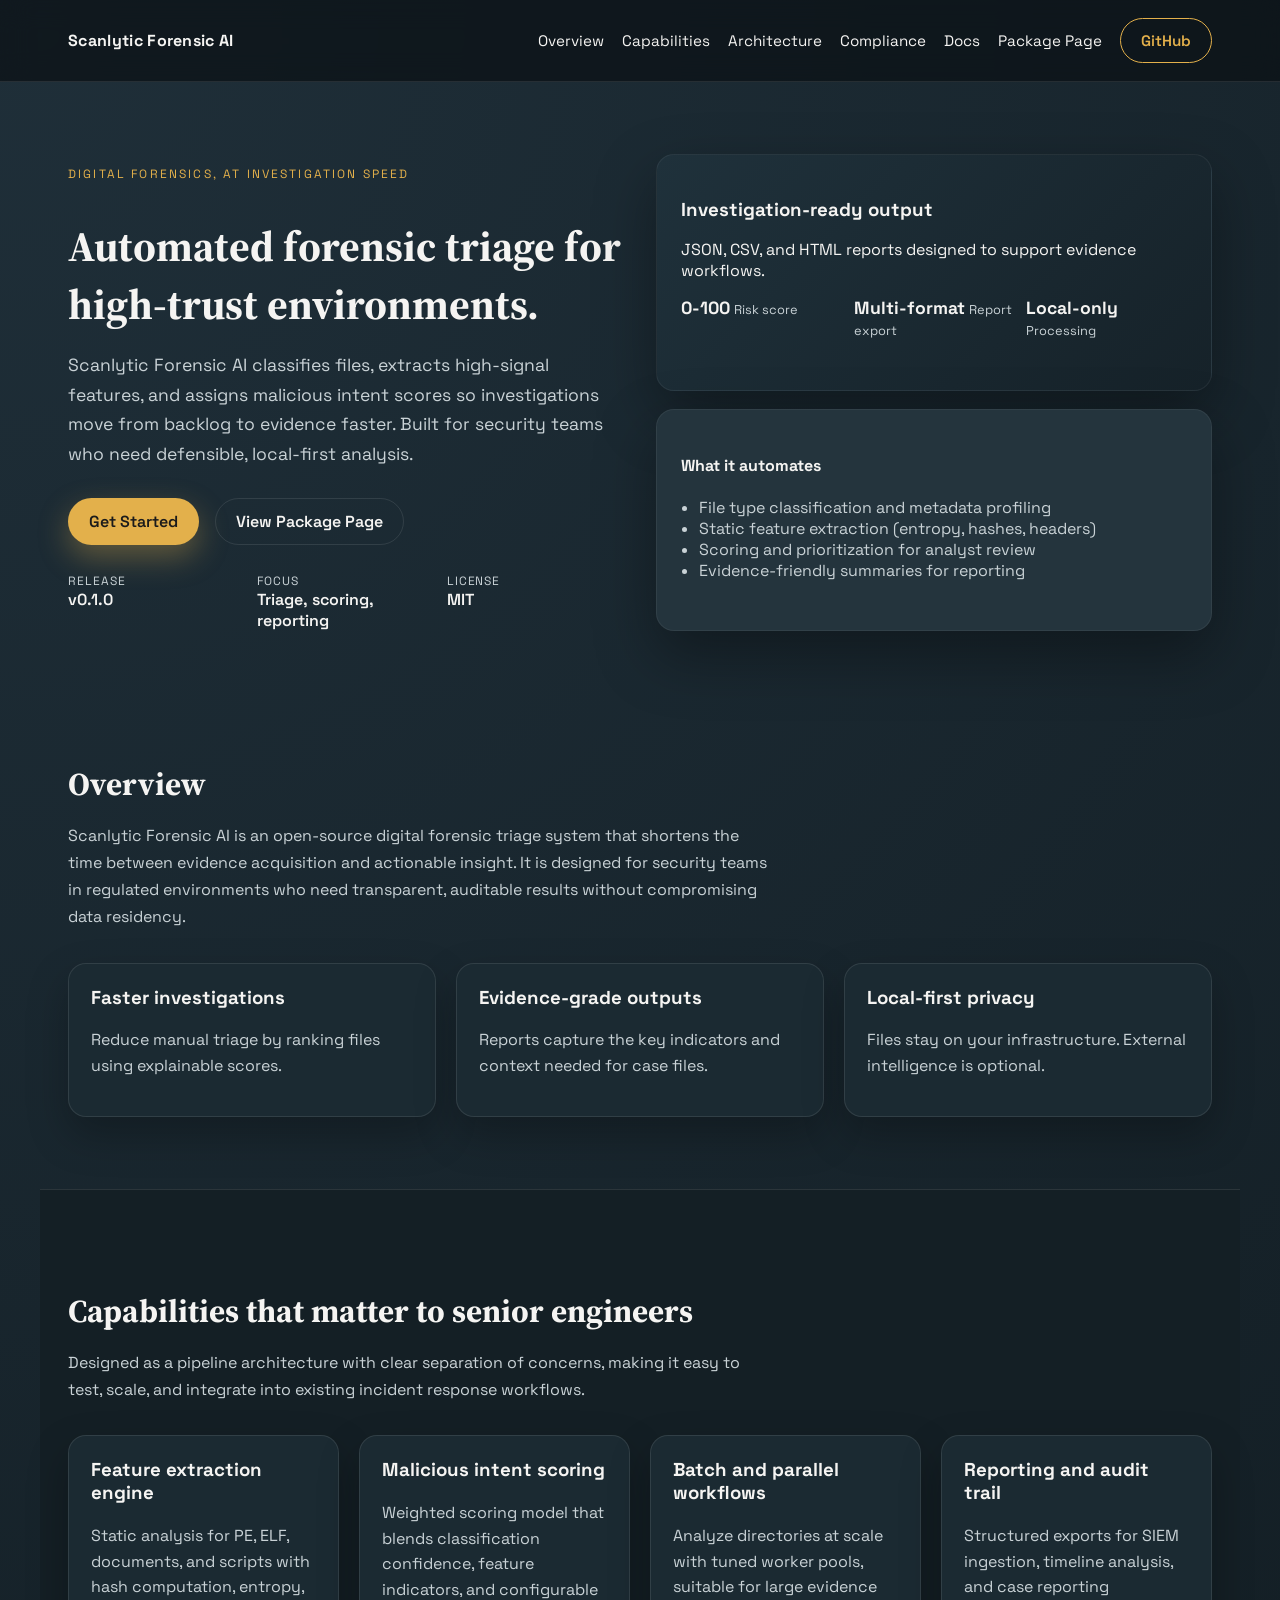
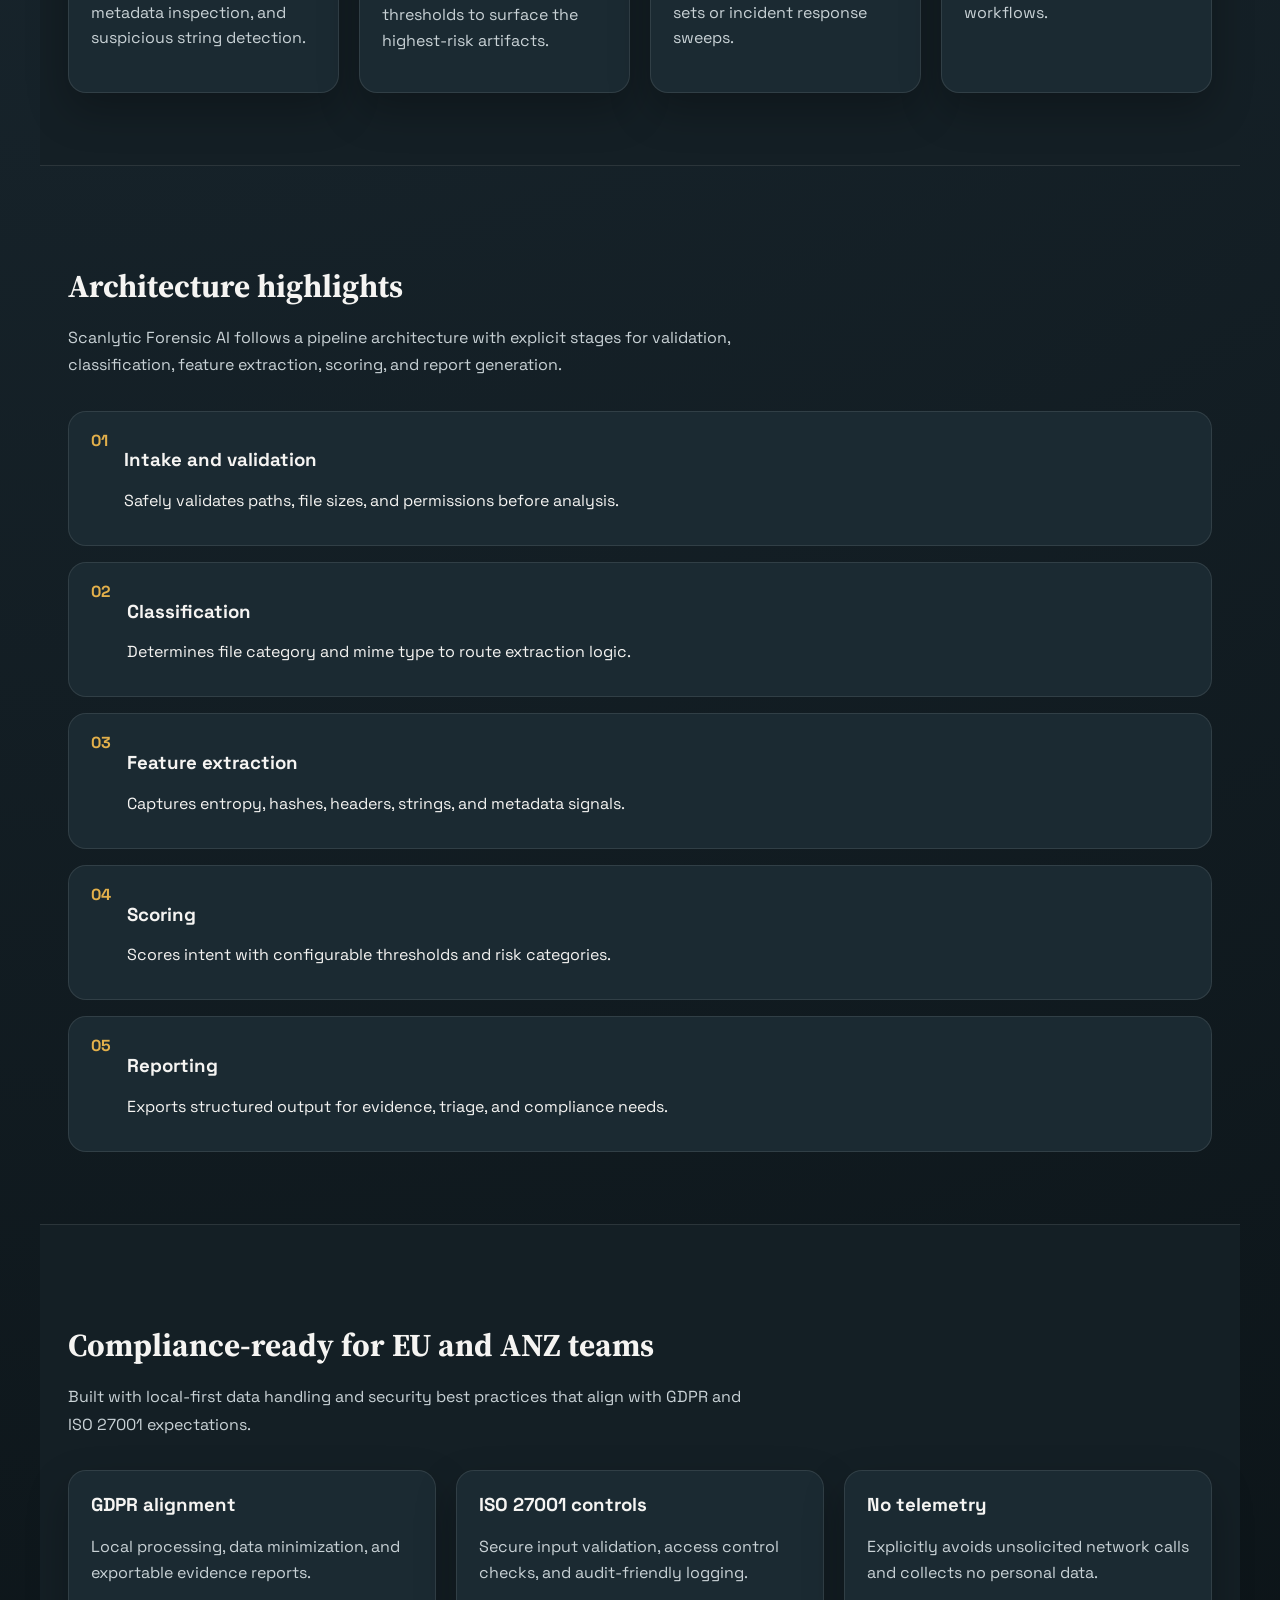
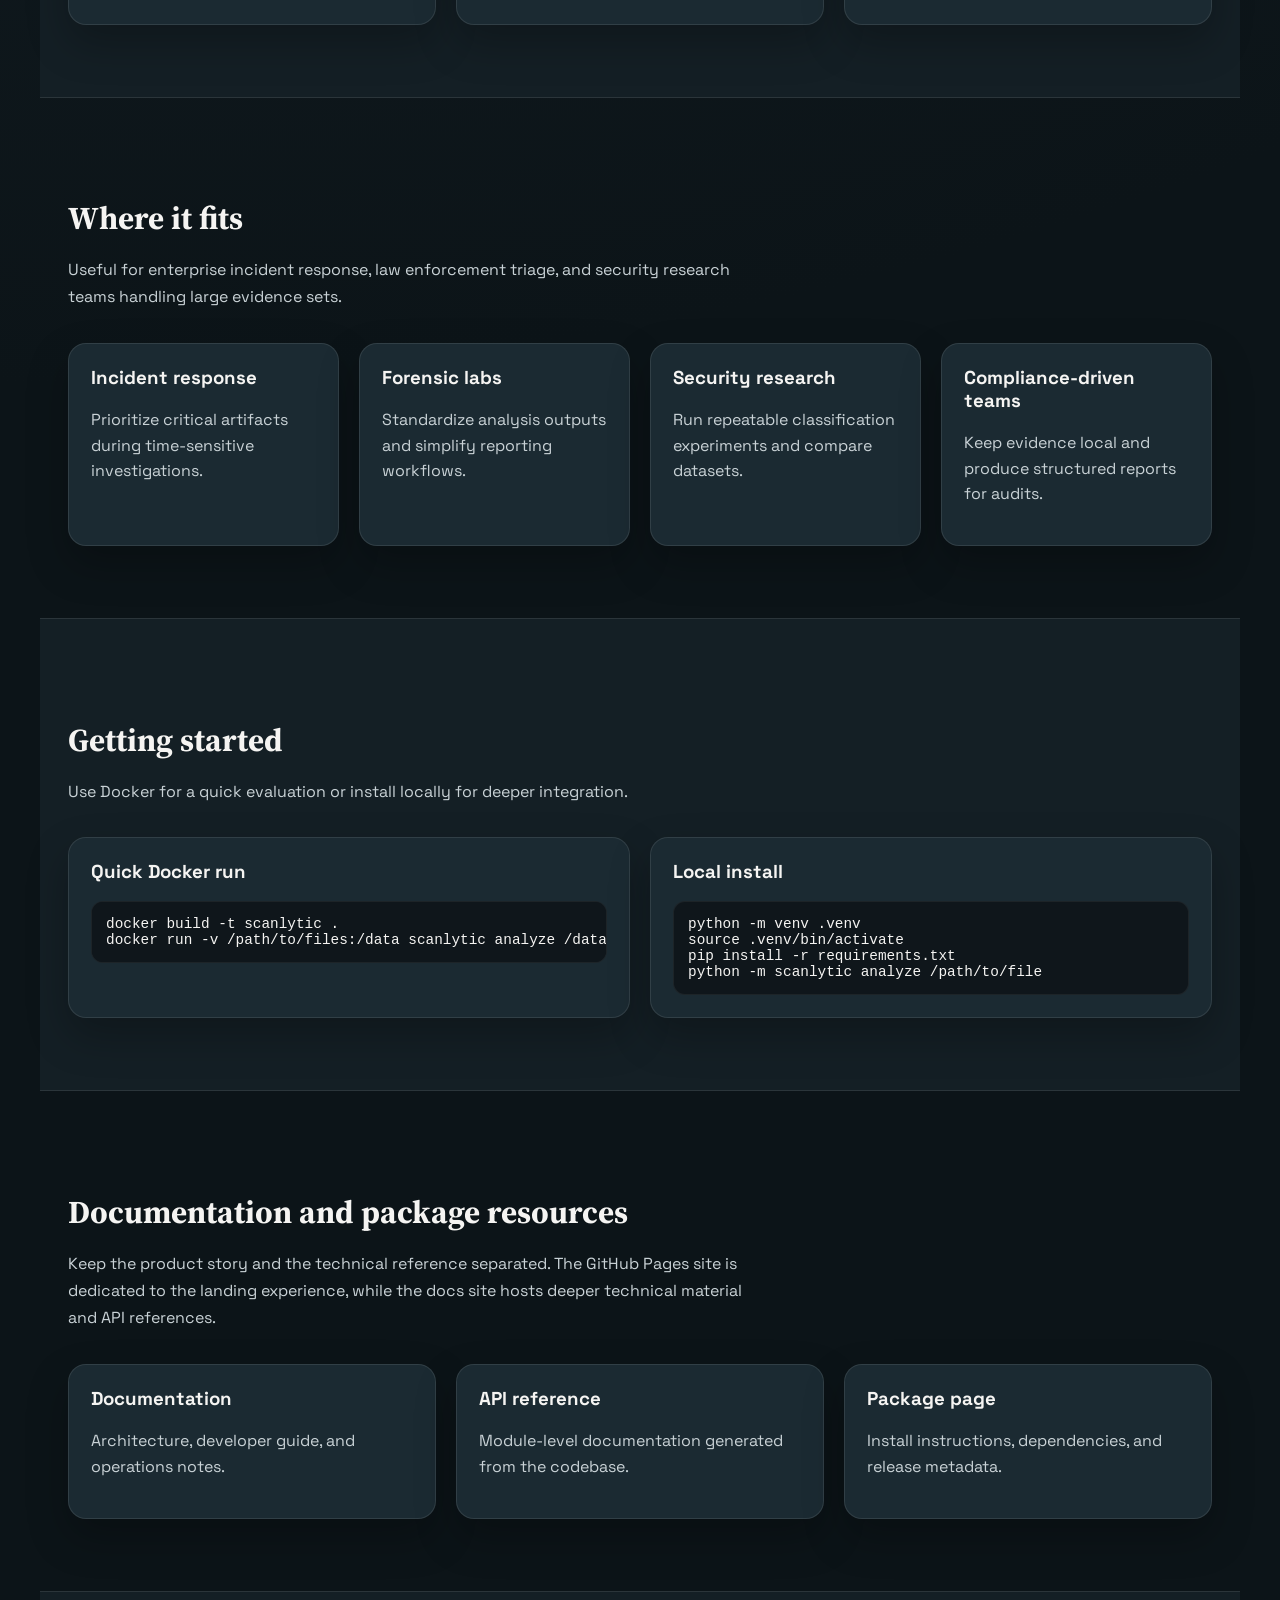
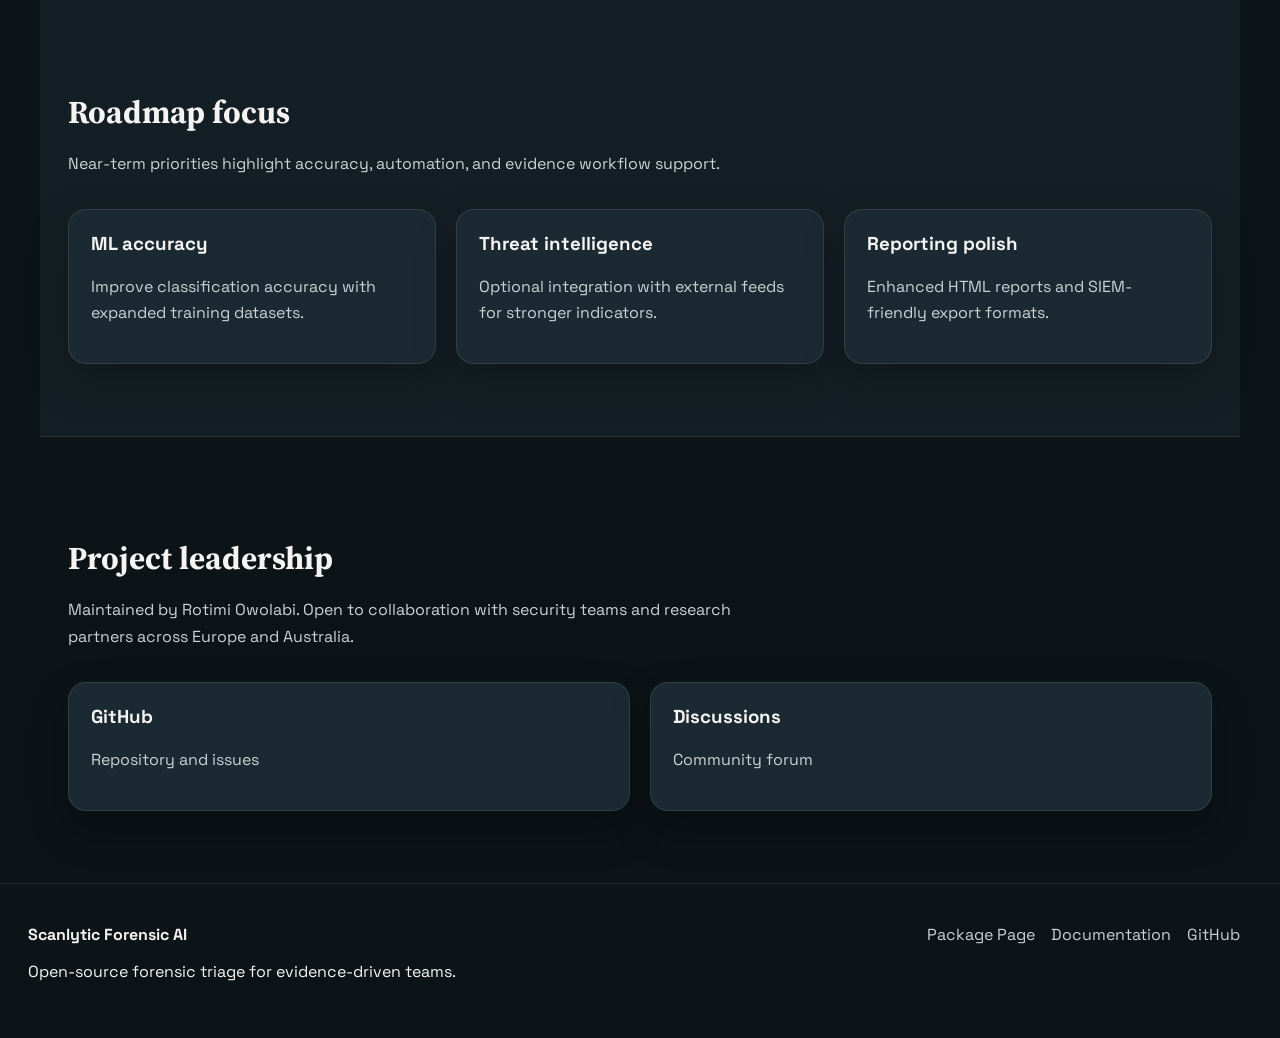
==== site/index.html @ 63744361 "Add GitHub Pages site and docs build" ====
<!doctype html>
<html lang="en">
  <head>
    <meta charset="utf-8" />
    <meta name="viewport" content="width=device-width, initial-scale=1" />
    <title>Scanlytic Forensic AI | Digital Forensic Triage</title>
    <meta
      name="description"
      content="Scanlytic Forensic AI is an open-source forensic triage system that classifies files and scores malicious intent for rapid investigations."
    />
    <link rel="preconnect" href="https://fonts.googleapis.com" />
    <link rel="preconnect" href="https://fonts.gstatic.com" crossorigin />
    <link
      href="https://fonts.googleapis.com/css2?family=Space+Grotesk:wght@400;500;600;700&family=Source+Serif+4:wght@400;600;700&display=swap"
      rel="stylesheet"
    />
    <link rel="stylesheet" href="assets/css/style.css" />
  </head>
  <body>
    <header class="site-header">
      <a class="skip-link" href="#main">Skip to content</a>
      <nav class="nav">
        <div class="logo">Scanlytic Forensic AI</div>
        <div class="nav-links">
          <a href="#overview">Overview</a>
          <a href="#capabilities">Capabilities</a>
          <a href="#architecture">Architecture</a>
          <a href="#compliance">Compliance</a>
          <a href="#docs">Docs</a>
          <a href="package/">Package Page</a>
          <a class="btn btn-outline" href="https://github.com/rohteemie/Scanlytic-Forensic-AI">GitHub</a>
        </div>
      </nav>
    </header>

    <main id="main">
      <section class="hero">
        <div class="hero-content">
          <p class="eyebrow">Digital forensics, at investigation speed</p>
          <h1>Automated forensic triage for high-trust environments.</h1>
          <p class="lead">
            Scanlytic Forensic AI classifies files, extracts high-signal features, and assigns
            malicious intent scores so investigations move from backlog to evidence faster.
            Built for security teams who need defensible, local-first analysis.
          </p>
          <div class="cta-row">
            <a class="btn btn-primary" href="#getting-started">Get Started</a>
            <a class="btn btn-ghost" href="package/">View Package Page</a>
          </div>
          <div class="hero-meta">
            <div>
              <span class="meta-label">Release</span>
              <span class="meta-value">v0.1.0</span>
            </div>
            <div>
              <span class="meta-label">Focus</span>
              <span class="meta-value">Triage, scoring, reporting</span>
            </div>
            <div>
              <span class="meta-label">License</span>
              <span class="meta-value">MIT</span>
            </div>
          </div>
        </div>
        <div class="hero-panel">
          <div class="panel-card">
            <h3>Investigation-ready output</h3>
            <p>JSON, CSV, and HTML reports designed to support evidence workflows.</p>
            <div class="panel-metrics">
              <div>
                <span class="metric">0-100</span>
                <span class="metric-label">Risk score</span>
              </div>
              <div>
                <span class="metric">Multi-format</span>
                <span class="metric-label">Report export</span>
              </div>
              <div>
                <span class="metric">Local-only</span>
                <span class="metric-label">Processing</span>
              </div>
            </div>
          </div>
          <div class="panel-card panel-secondary">
            <h4>What it automates</h4>
            <ul>
              <li>File type classification and metadata profiling</li>
              <li>Static feature extraction (entropy, hashes, headers)</li>
              <li>Scoring and prioritization for analyst review</li>
              <li>Evidence-friendly summaries for reporting</li>
            </ul>
          </div>
        </div>
      </section>

      <section id="overview" class="section">
        <div class="section-header">
          <h2>Overview</h2>
          <p>
            Scanlytic Forensic AI is an open-source digital forensic triage system that shortens
            the time between evidence acquisition and actionable insight. It is designed for
            security teams in regulated environments who need transparent, auditable results
            without compromising data residency.
          </p>
        </div>
        <div class="grid three">
          <div class="card reveal">
            <h3>Faster investigations</h3>
            <p>Reduce manual triage by ranking files using explainable scores.</p>
          </div>
          <div class="card reveal">
            <h3>Evidence-grade outputs</h3>
            <p>Reports capture the key indicators and context needed for case files.</p>
          </div>
          <div class="card reveal">
            <h3>Local-first privacy</h3>
            <p>Files stay on your infrastructure. External intelligence is optional.</p>
          </div>
        </div>
      </section>

      <section id="capabilities" class="section section-alt">
        <div class="section-header">
          <h2>Capabilities that matter to senior engineers</h2>
          <p>
            Designed as a pipeline architecture with clear separation of concerns, making it easy
            to test, scale, and integrate into existing incident response workflows.
          </p>
        </div>
        <div class="grid two">
          <div class="card reveal">
            <h3>Feature extraction engine</h3>
            <p>
              Static analysis for PE, ELF, documents, and scripts with hash computation, entropy,
              metadata inspection, and suspicious string detection.
            </p>
          </div>
          <div class="card reveal">
            <h3>Malicious intent scoring</h3>
            <p>
              Weighted scoring model that blends classification confidence, feature indicators,
              and configurable thresholds to surface the highest-risk artifacts.
            </p>
          </div>
          <div class="card reveal">
            <h3>Batch and parallel workflows</h3>
            <p>
              Analyze directories at scale with tuned worker pools, suitable for large evidence
              sets or incident response sweeps.
            </p>
          </div>
          <div class="card reveal">
            <h3>Reporting and audit trail</h3>
            <p>
              Structured exports for SIEM ingestion, timeline analysis, and case reporting
              workflows.
            </p>
          </div>
        </div>
      </section>

      <section id="architecture" class="section">
        <div class="section-header">
          <h2>Architecture highlights</h2>
          <p>
            Scanlytic Forensic AI follows a pipeline architecture with explicit stages for
            validation, classification, feature extraction, scoring, and report generation.
          </p>
        </div>
        <div class="timeline">
          <div class="timeline-step reveal">
            <span class="step-index">01</span>
            <div>
              <h3>Intake and validation</h3>
              <p>Safely validates paths, file sizes, and permissions before analysis.</p>
            </div>
          </div>
          <div class="timeline-step reveal">
            <span class="step-index">02</span>
            <div>
              <h3>Classification</h3>
              <p>Determines file category and mime type to route extraction logic.</p>
            </div>
          </div>
          <div class="timeline-step reveal">
            <span class="step-index">03</span>
            <div>
              <h3>Feature extraction</h3>
              <p>Captures entropy, hashes, headers, strings, and metadata signals.</p>
            </div>
          </div>
          <div class="timeline-step reveal">
            <span class="step-index">04</span>
            <div>
              <h3>Scoring</h3>
              <p>Scores intent with configurable thresholds and risk categories.</p>
            </div>
          </div>
          <div class="timeline-step reveal">
            <span class="step-index">05</span>
            <div>
              <h3>Reporting</h3>
              <p>Exports structured output for evidence, triage, and compliance needs.</p>
            </div>
          </div>
        </div>
      </section>

      <section id="compliance" class="section section-alt">
        <div class="section-header">
          <h2>Compliance-ready for EU and ANZ teams</h2>
          <p>
            Built with local-first data handling and security best practices that align with GDPR
            and ISO 27001 expectations.
          </p>
        </div>
        <div class="grid three">
          <div class="card reveal">
            <h3>GDPR alignment</h3>
            <p>Local processing, data minimization, and exportable evidence reports.</p>
          </div>
          <div class="card reveal">
            <h3>ISO 27001 controls</h3>
            <p>Secure input validation, access control checks, and audit-friendly logging.</p>
          </div>
          <div class="card reveal">
            <h3>No telemetry</h3>
            <p>Explicitly avoids unsolicited network calls and collects no personal data.</p>
          </div>
        </div>
      </section>

      <section id="use-cases" class="section">
        <div class="section-header">
          <h2>Where it fits</h2>
          <p>
            Useful for enterprise incident response, law enforcement triage, and security
            research teams handling large evidence sets.
          </p>
        </div>
        <div class="grid two">
          <div class="card reveal">
            <h3>Incident response</h3>
            <p>Prioritize critical artifacts during time-sensitive investigations.</p>
          </div>
          <div class="card reveal">
            <h3>Forensic labs</h3>
            <p>Standardize analysis outputs and simplify reporting workflows.</p>
          </div>
          <div class="card reveal">
            <h3>Security research</h3>
            <p>Run repeatable classification experiments and compare datasets.</p>
          </div>
          <div class="card reveal">
            <h3>Compliance-driven teams</h3>
            <p>Keep evidence local and produce structured reports for audits.</p>
          </div>
        </div>
      </section>

      <section id="getting-started" class="section section-alt">
        <div class="section-header">
          <h2>Getting started</h2>
          <p>Use Docker for a quick evaluation or install locally for deeper integration.</p>
        </div>
        <div class="grid two">
          <div class="card reveal">
            <h3>Quick Docker run</h3>
            <pre><code>docker build -t scanlytic .
docker run -v /path/to/files:/data scanlytic analyze /data --recursive</code></pre>
          </div>
          <div class="card reveal">
            <h3>Local install</h3>
            <pre><code>python -m venv .venv
source .venv/bin/activate
pip install -r requirements.txt
python -m scanlytic analyze /path/to/file</code></pre>
          </div>
        </div>
      </section>

      <section id="docs" class="section">
        <div class="section-header">
          <h2>Documentation and package resources</h2>
          <p>
            Keep the product story and the technical reference separated. The GitHub Pages site
            is dedicated to the landing experience, while the docs site hosts deeper technical
            material and API references.
          </p>
        </div>
        <div class="grid three">
          <a class="card link-card reveal" href="docs/">
            <h3>Documentation</h3>
            <p>Architecture, developer guide, and operations notes.</p>
          </a>
          <a class="card link-card reveal" href="docs/api/">
            <h3>API reference</h3>
            <p>Module-level documentation generated from the codebase.</p>
          </a>
          <a class="card link-card reveal" href="package/">
            <h3>Package page</h3>
            <p>Install instructions, dependencies, and release metadata.</p>
          </a>
        </div>
      </section>

      <section id="roadmap" class="section section-alt">
        <div class="section-header">
          <h2>Roadmap focus</h2>
          <p>Near-term priorities highlight accuracy, automation, and evidence workflow support.</p>
        </div>
        <div class="grid three">
          <div class="card reveal">
            <h3>ML accuracy</h3>
            <p>Improve classification accuracy with expanded training datasets.</p>
          </div>
          <div class="card reveal">
            <h3>Threat intelligence</h3>
            <p>Optional integration with external feeds for stronger indicators.</p>
          </div>
          <div class="card reveal">
            <h3>Reporting polish</h3>
            <p>Enhanced HTML reports and SIEM-friendly export formats.</p>
          </div>
        </div>
      </section>

      <section id="contact" class="section">
        <div class="section-header">
          <h2>Project leadership</h2>
          <p>
            Maintained by Rotimi Owolabi. Open to collaboration with security teams and research
            partners across Europe and Australia.
          </p>
        </div>
        <div class="grid two">
          <div class="card reveal">
            <h3>GitHub</h3>
            <p><a href="https://github.com/rohteemie/Scanlytic-Forensic-AI">Repository and issues</a></p>
          </div>
          <div class="card reveal">
            <h3>Discussions</h3>
            <p><a href="https://github.com/rohteemie/Scanlytic-Forensic-AI/discussions">Community forum</a></p>
          </div>
        </div>
      </section>
    </main>

    <footer class="site-footer">
      <div>
        <strong>Scanlytic Forensic AI</strong>
        <p>Open-source forensic triage for evidence-driven teams.</p>
      </div>
      <div>
        <a href="package/">Package Page</a>
        <a href="docs/">Documentation</a>
        <a href="https://github.com/rohteemie/Scanlytic-Forensic-AI">GitHub</a>
      </div>
    </footer>

    <script src="assets/js/main.js"></script>
  </body>
</html>
---- site/assets/css/style.css ----
:root {
  --bg: #0f1a1f;
  --bg-alt: #141f25;
  --surface: #1b2a32;
  --surface-alt: #24343d;
  --text: #f5f4f2;
  --muted: #c9d2d6;
  --accent: #e3b04b;
  --accent-strong: #f2c868;
  --stroke: rgba(245, 244, 242, 0.1);
  --shadow: 0 24px 60px rgba(0, 0, 0, 0.35);
  --radius: 18px;
  --max-width: 1200px;
}

* {
  box-sizing: border-box;
}

body {
  margin: 0;
  font-family: "Space Grotesk", system-ui, sans-serif;
  background: radial-gradient(circle at top left, #1f2f39, #0c1418 60%);
  color: var(--text);
  min-height: 100vh;
}

a {
  color: inherit;
  text-decoration: none;
}

img {
  max-width: 100%;
}

.skip-link {
  position: absolute;
  left: -999px;
  top: 12px;
  background: var(--accent);
  color: #1b1b1b;
  padding: 8px 12px;
  border-radius: 8px;
  z-index: 10;
}

.skip-link:focus {
  left: 12px;
}

.site-header {
  position: sticky;
  top: 0;
  z-index: 100;
  backdrop-filter: blur(14px);
  background: rgba(10, 16, 20, 0.7);
  border-bottom: 1px solid var(--stroke);
}

.nav {
  max-width: var(--max-width);
  margin: 0 auto;
  padding: 18px 28px;
  display: flex;
  align-items: center;
  justify-content: space-between;
  gap: 16px;
}

.logo {
  font-weight: 700;
  letter-spacing: 0.02em;
}

.nav-links {
  display: flex;
  gap: 18px;
  align-items: center;
  font-size: 0.95rem;
}

.hero {
  display: grid;
  grid-template-columns: repeat(auto-fit, minmax(300px, 1fr));
  gap: 32px;
  padding: 72px 28px 32px;
  max-width: var(--max-width);
  margin: 0 auto;
}

.hero-content h1 {
  font-family: "Source Serif 4", serif;
  font-size: clamp(2.6rem, 3.3vw, 3.6rem);
  margin-bottom: 16px;
}

.eyebrow {
  text-transform: uppercase;
  letter-spacing: 0.18em;
  font-size: 0.75rem;
  color: var(--accent);
}

.lead {
  font-size: 1.1rem;
  line-height: 1.7;
  color: var(--muted);
}

.cta-row {
  display: flex;
  flex-wrap: wrap;
  gap: 16px;
  margin: 28px 0;
}

.btn {
  display: inline-flex;
  align-items: center;
  justify-content: center;
  padding: 12px 20px;
  border-radius: 999px;
  border: 1px solid transparent;
  font-weight: 600;
  transition: transform 0.2s ease, box-shadow 0.2s ease, border 0.2s ease;
}

.btn-primary {
  background: var(--accent);
  color: #1b1b1b;
  box-shadow: 0 12px 30px rgba(227, 176, 75, 0.35);
}

.btn-ghost {
  border-color: var(--stroke);
  color: var(--text);
}

.btn-outline {
  border-color: var(--accent);
  color: var(--accent);
}

.btn:hover {
  transform: translateY(-2px);
}

.hero-meta {
  display: grid;
  grid-template-columns: repeat(auto-fit, minmax(160px, 1fr));
  gap: 12px;
  margin-top: 24px;
}

.meta-label {
  display: block;
  font-size: 0.75rem;
  letter-spacing: 0.08em;
  text-transform: uppercase;
  color: var(--muted);
}

.meta-value {
  font-weight: 600;
}

.hero-panel {
  display: grid;
  gap: 18px;
}

.panel-card {
  background: linear-gradient(135deg, #1f313b 0%, #162229 100%);
  padding: 24px;
  border-radius: var(--radius);
  box-shadow: var(--shadow);
  border: 1px solid rgba(255, 255, 255, 0.06);
}

.panel-secondary {
  background: var(--surface-alt);
}

.panel-card ul {
  padding-left: 18px;
  margin: 16px 0 0;
  color: var(--muted);
}

.panel-metrics {
  display: grid;
  grid-template-columns: repeat(auto-fit, minmax(120px, 1fr));
  gap: 12px;
  margin-top: 16px;
}

.metric {
  font-size: 1.1rem;
  font-weight: 700;
}

.metric-label {
  font-size: 0.8rem;
  color: var(--muted);
}

.section {
  padding: 72px 28px;
  max-width: var(--max-width);
  margin: 0 auto;
}

.section-alt {
  background: var(--bg-alt);
  border-top: 1px solid var(--stroke);
  border-bottom: 1px solid var(--stroke);
}

.section-header {
  margin-bottom: 32px;
  max-width: 700px;
}

.section-header h2 {
  font-family: "Source Serif 4", serif;
  font-size: clamp(2rem, 2.4vw, 2.6rem);
  margin-bottom: 12px;
}

.section-header p {
  color: var(--muted);
  line-height: 1.7;
}

.grid {
  display: grid;
  gap: 20px;
}

.grid.two {
  grid-template-columns: repeat(auto-fit, minmax(260px, 1fr));
}

.grid.three {
  grid-template-columns: repeat(auto-fit, minmax(220px, 1fr));
}

.card {
  padding: 22px;
  border-radius: var(--radius);
  background: var(--surface);
  border: 1px solid var(--stroke);
  box-shadow: 0 18px 40px rgba(0, 0, 0, 0.25);
}

.card h3 {
  margin-top: 0;
}

.card p,
.card li {
  color: var(--muted);
  line-height: 1.6;
}

.link-card {
  transition: transform 0.2s ease, border 0.2s ease;
}

.link-card:hover {
  transform: translateY(-4px);
  border-color: rgba(227, 176, 75, 0.4);
}

.timeline {
  display: grid;
  gap: 16px;
}

.timeline-step {
  display: grid;
  grid-template-columns: auto 1fr;
  gap: 16px;
  padding: 18px 22px;
  border-radius: var(--radius);
  background: var(--surface);
  border: 1px solid var(--stroke);
}

.step-index {
  font-weight: 700;
  color: var(--accent);
}

pre {
  margin: 0;
  padding: 14px;
  background: #0f161b;
  border-radius: 12px;
  border: 1px solid rgba(255, 255, 255, 0.06);
  overflow-x: auto;
}

code {
  font-family: "Source Code Pro", ui-monospace, SFMono-Regular, SFMono-Regular, Menlo, Monaco, Consolas, "Liberation Mono", "Courier New", monospace;
  font-size: 0.9rem;
  color: #f5f4f2;
}

.site-footer {
  display: flex;
  flex-wrap: wrap;
  justify-content: space-between;
  gap: 16px;
  padding: 40px 28px;
  border-top: 1px solid var(--stroke);
  background: #0d1418;
}

.site-footer a {
  display: inline-block;
  margin-right: 12px;
  color: var(--muted);
}

.reveal {
  opacity: 0;
  transform: translateY(12px);
  transition: opacity 0.6s ease, transform 0.6s ease;
}

.reveal.visible {
  opacity: 1;
  transform: translateY(0);
}

@media (max-width: 960px) {
  .nav {
    flex-direction: column;
    align-items: flex-start;
  }

  .nav-links {
    flex-wrap: wrap;
  }
}

@media (max-width: 680px) {
  .hero {
    padding-top: 56px;
  }

  .cta-row {
    flex-direction: column;
    align-items: stretch;
  }

  .site-footer {
    flex-direction: column;
    align-items: flex-start;
  }
}
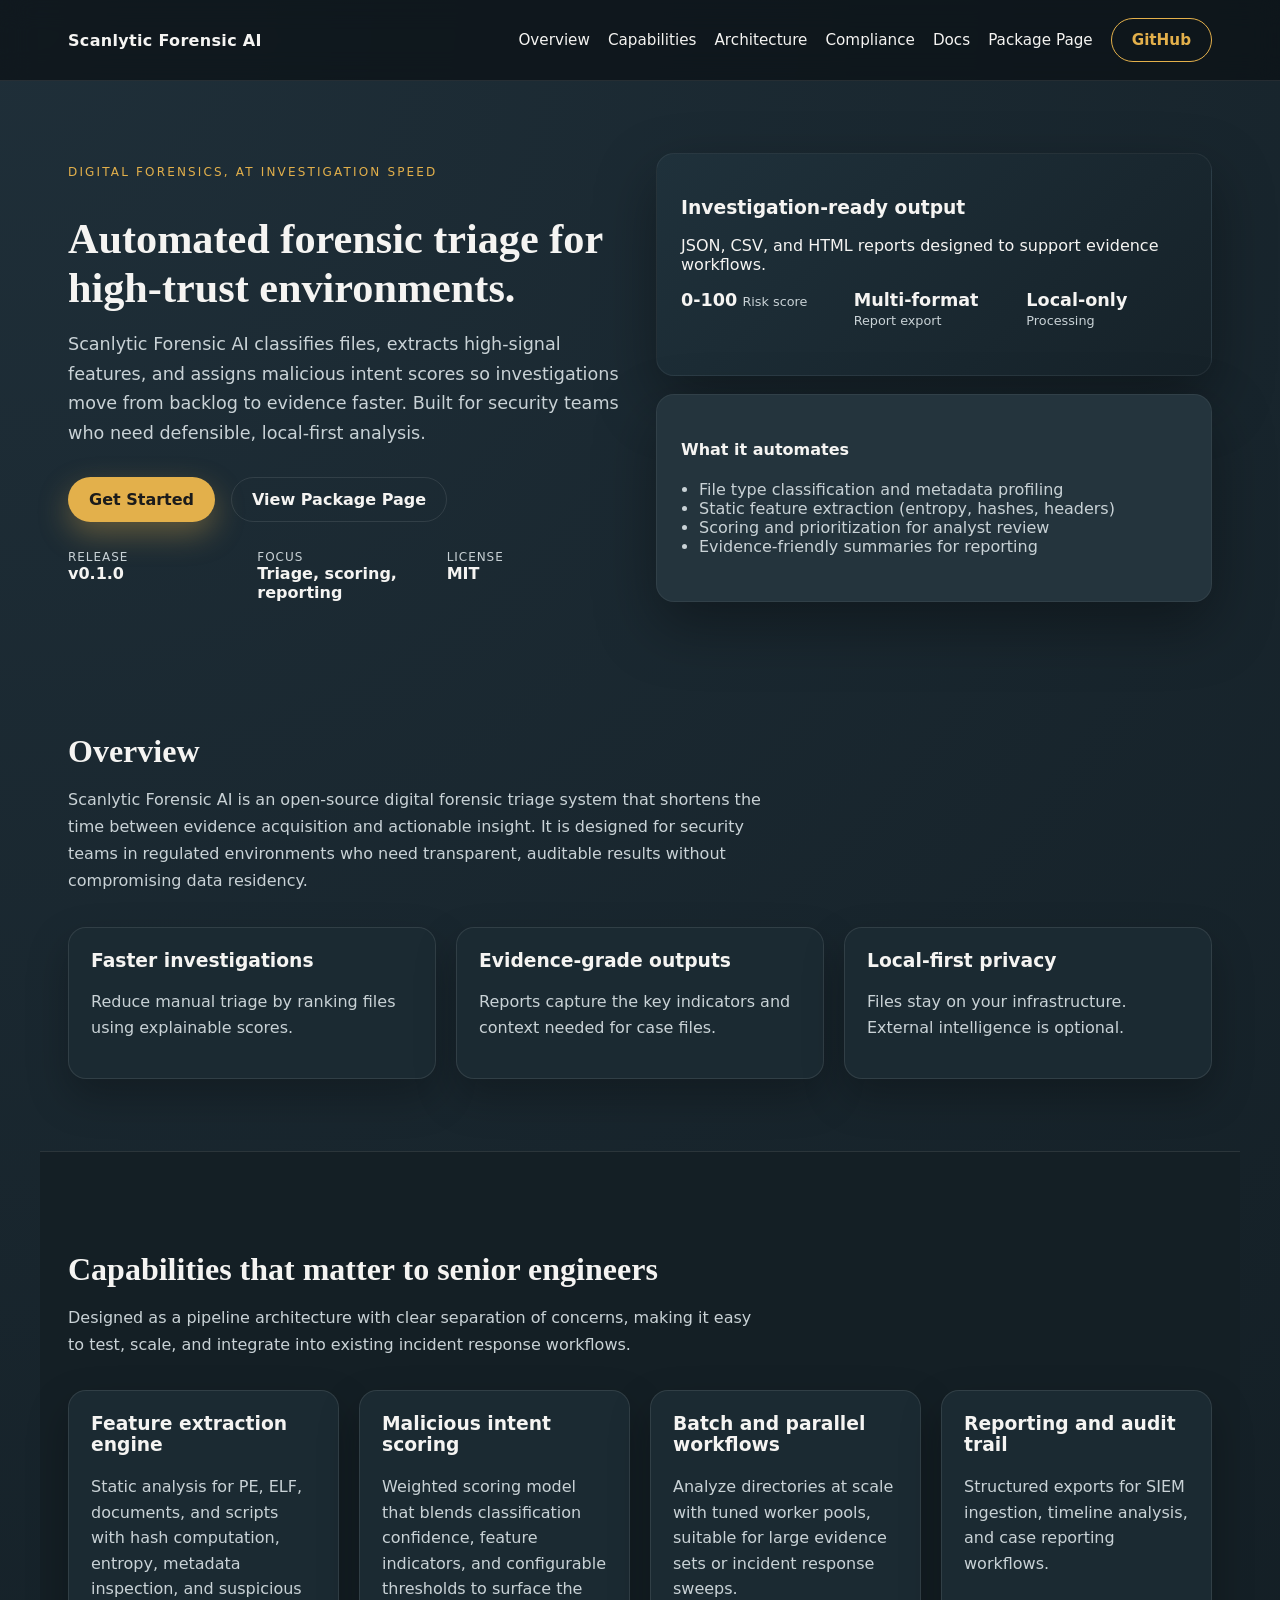
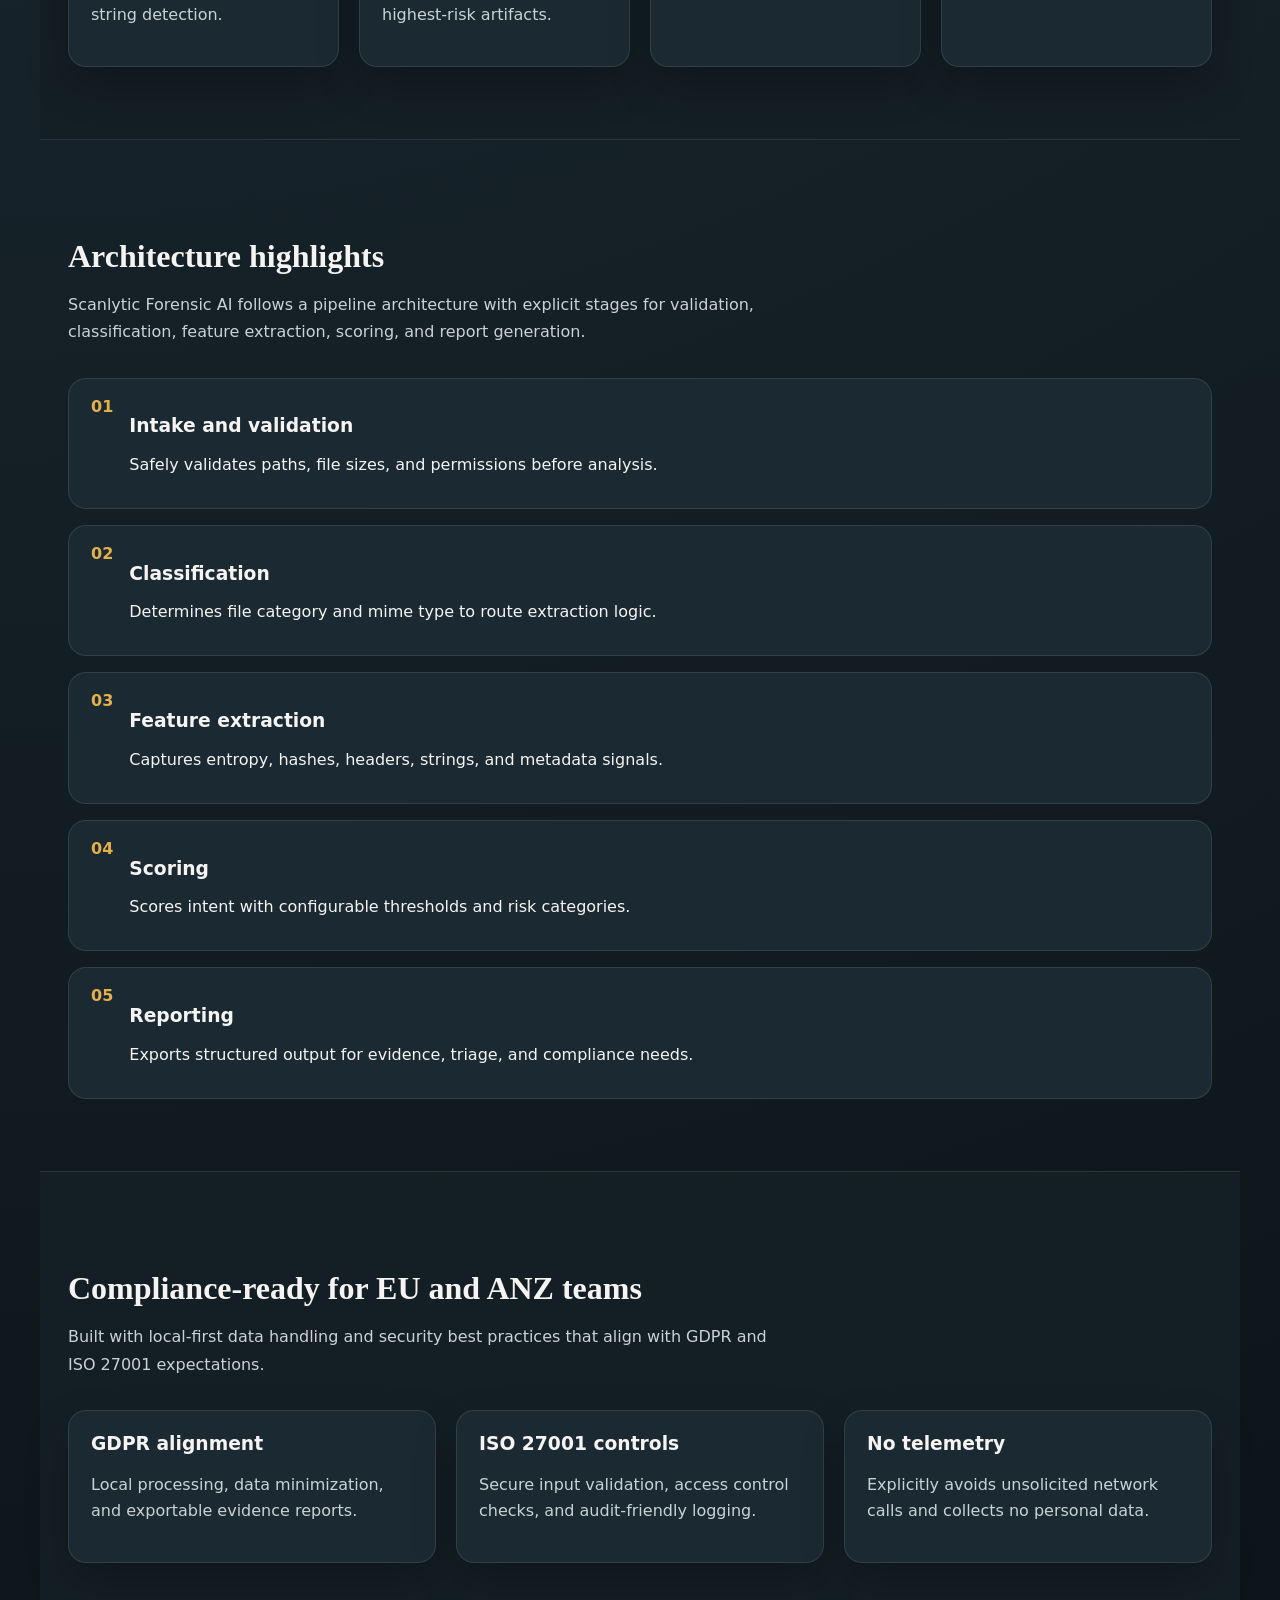
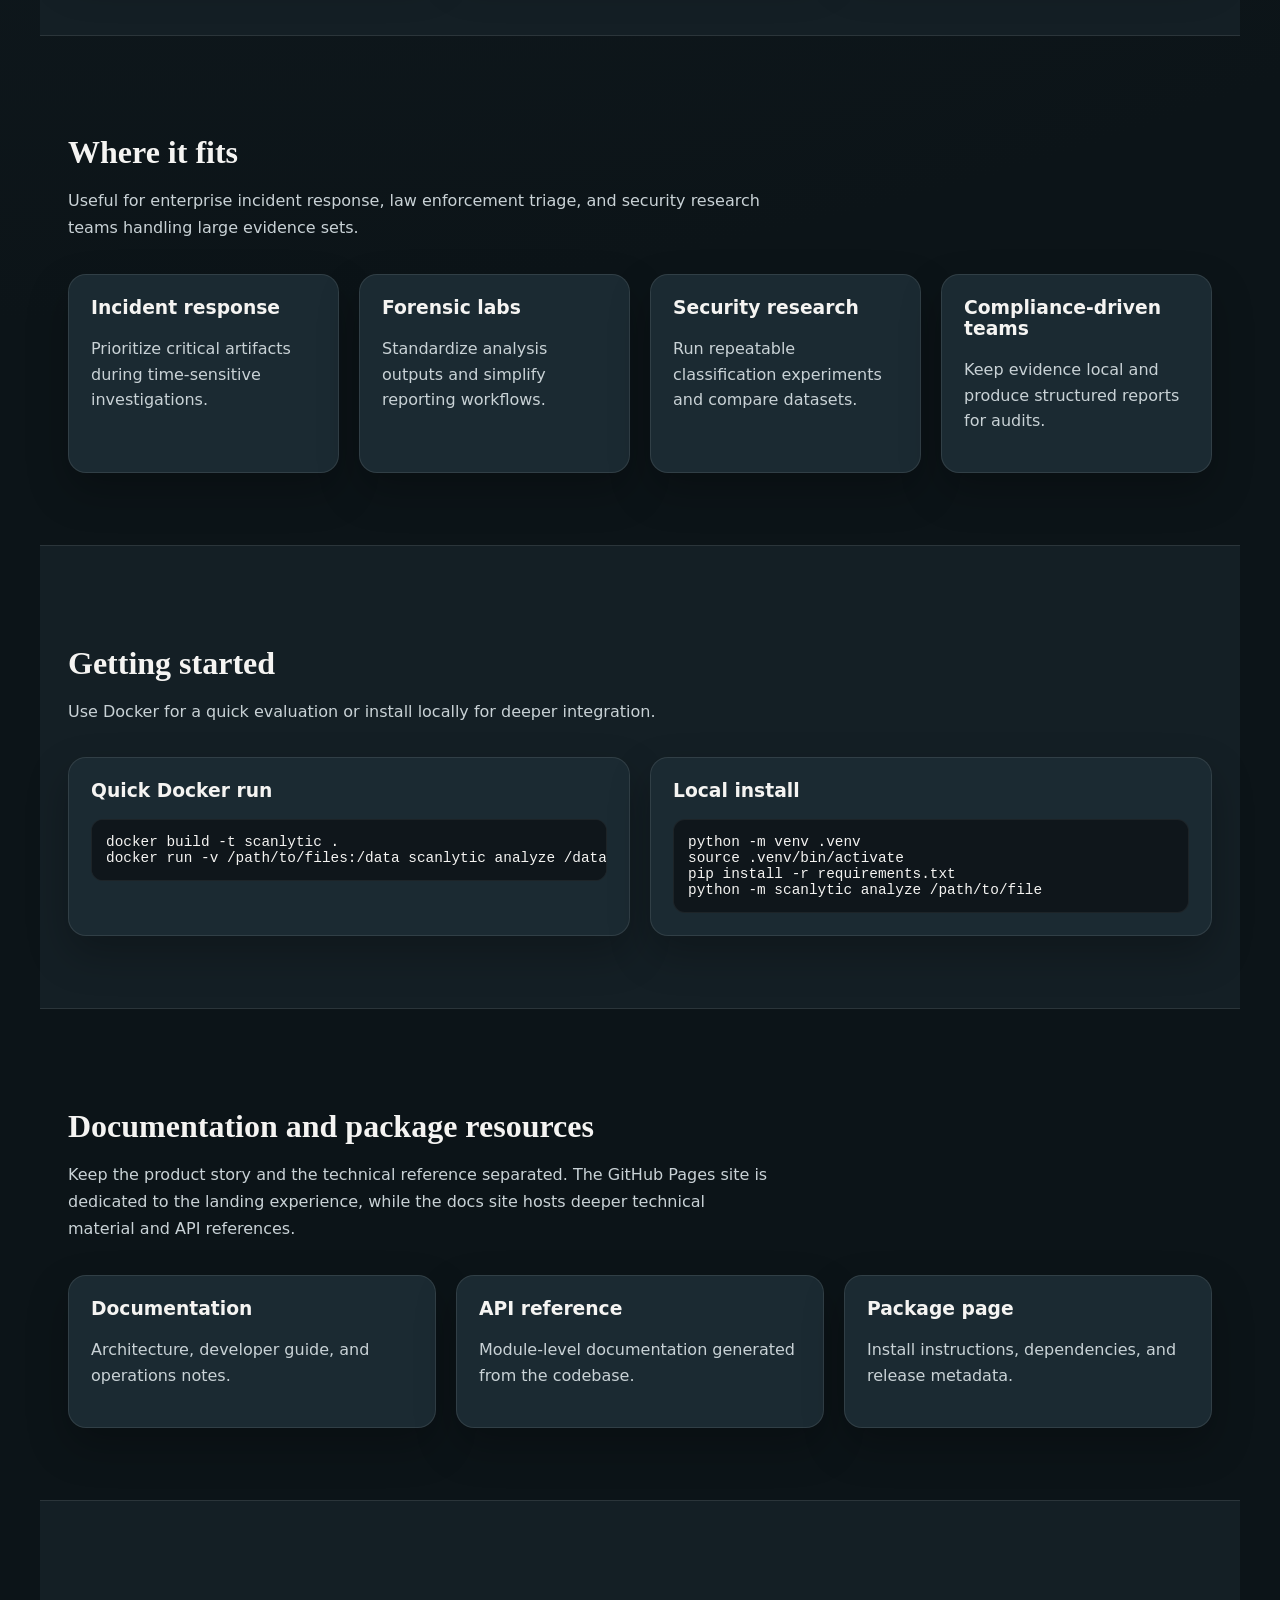
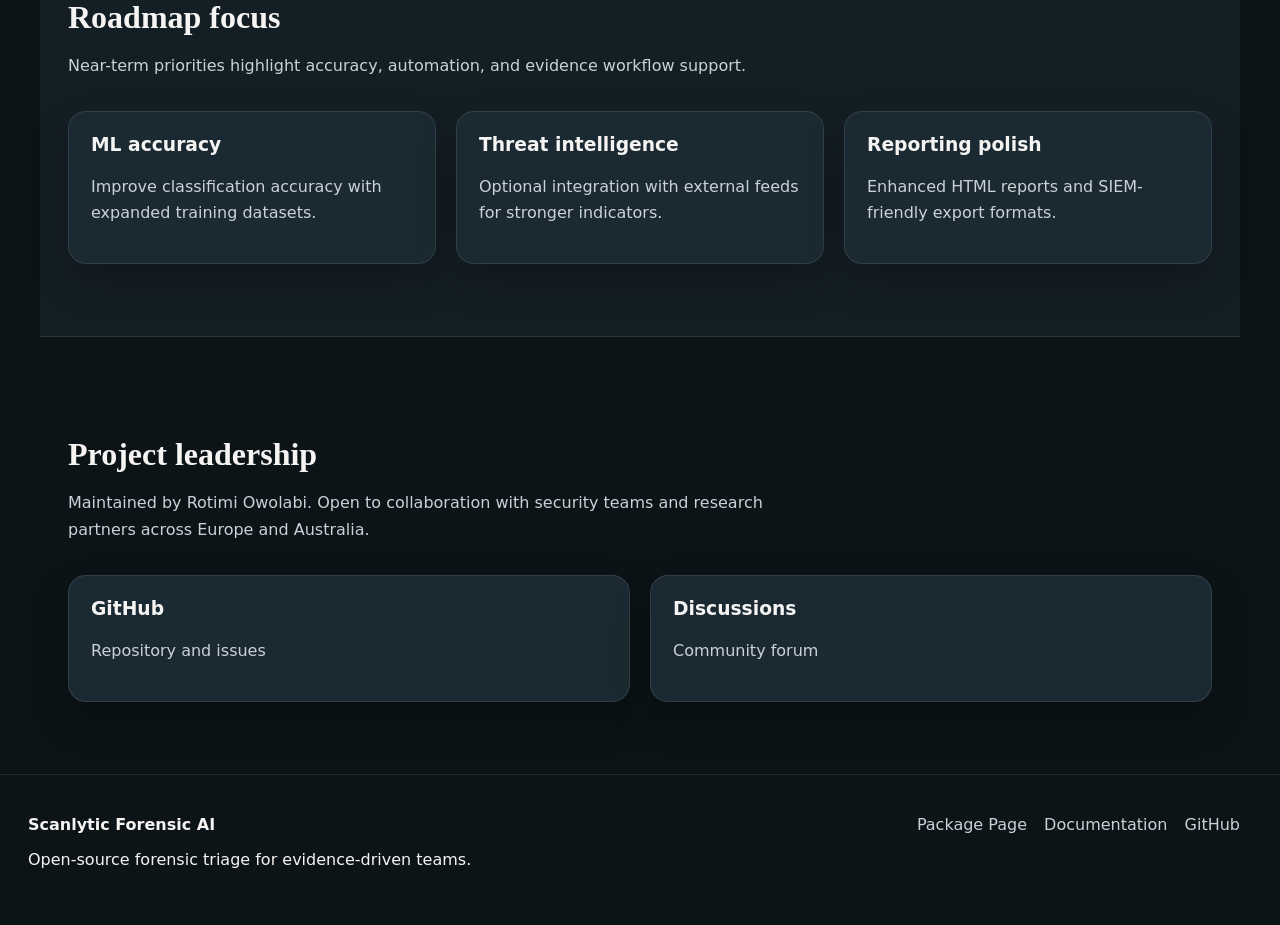
==== commit 216de51f: "Address PR review feedback: fix links, add docs/index.rst, fix workflow, remove Google Fonts, add re" ====
--- a/site/index.html
+++ b/site/index.html
@@ -7,12 +7,6 @@
     <meta
       name="description"
       content="Scanlytic Forensic AI is an open-source forensic triage system that classifies files and scores malicious intent for rapid investigations."
-    />
-    <link rel="preconnect" href="https://fonts.googleapis.com" />
-    <link rel="preconnect" href="https://fonts.gstatic.com" crossorigin />
-    <link
-      href="https://fonts.googleapis.com/css2?family=Space+Grotesk:wght@400;500;600;700&family=Source+Serif+4:wght@400;600;700&display=swap"
-      rel="stylesheet"
     />
     <link rel="stylesheet" href="assets/css/style.css" />
   </head>
--- a/site/assets/css/style.css
+++ b/site/assets/css/style.css
@@ -335,6 +335,14 @@
   transform: translateY(0);
 }
 
+@media (prefers-reduced-motion: reduce) {
+  .reveal {
+    opacity: 1;
+    transform: none;
+    transition: none;
+  }
+}
+
 @media (max-width: 960px) {
   .nav {
     flex-direction: column;
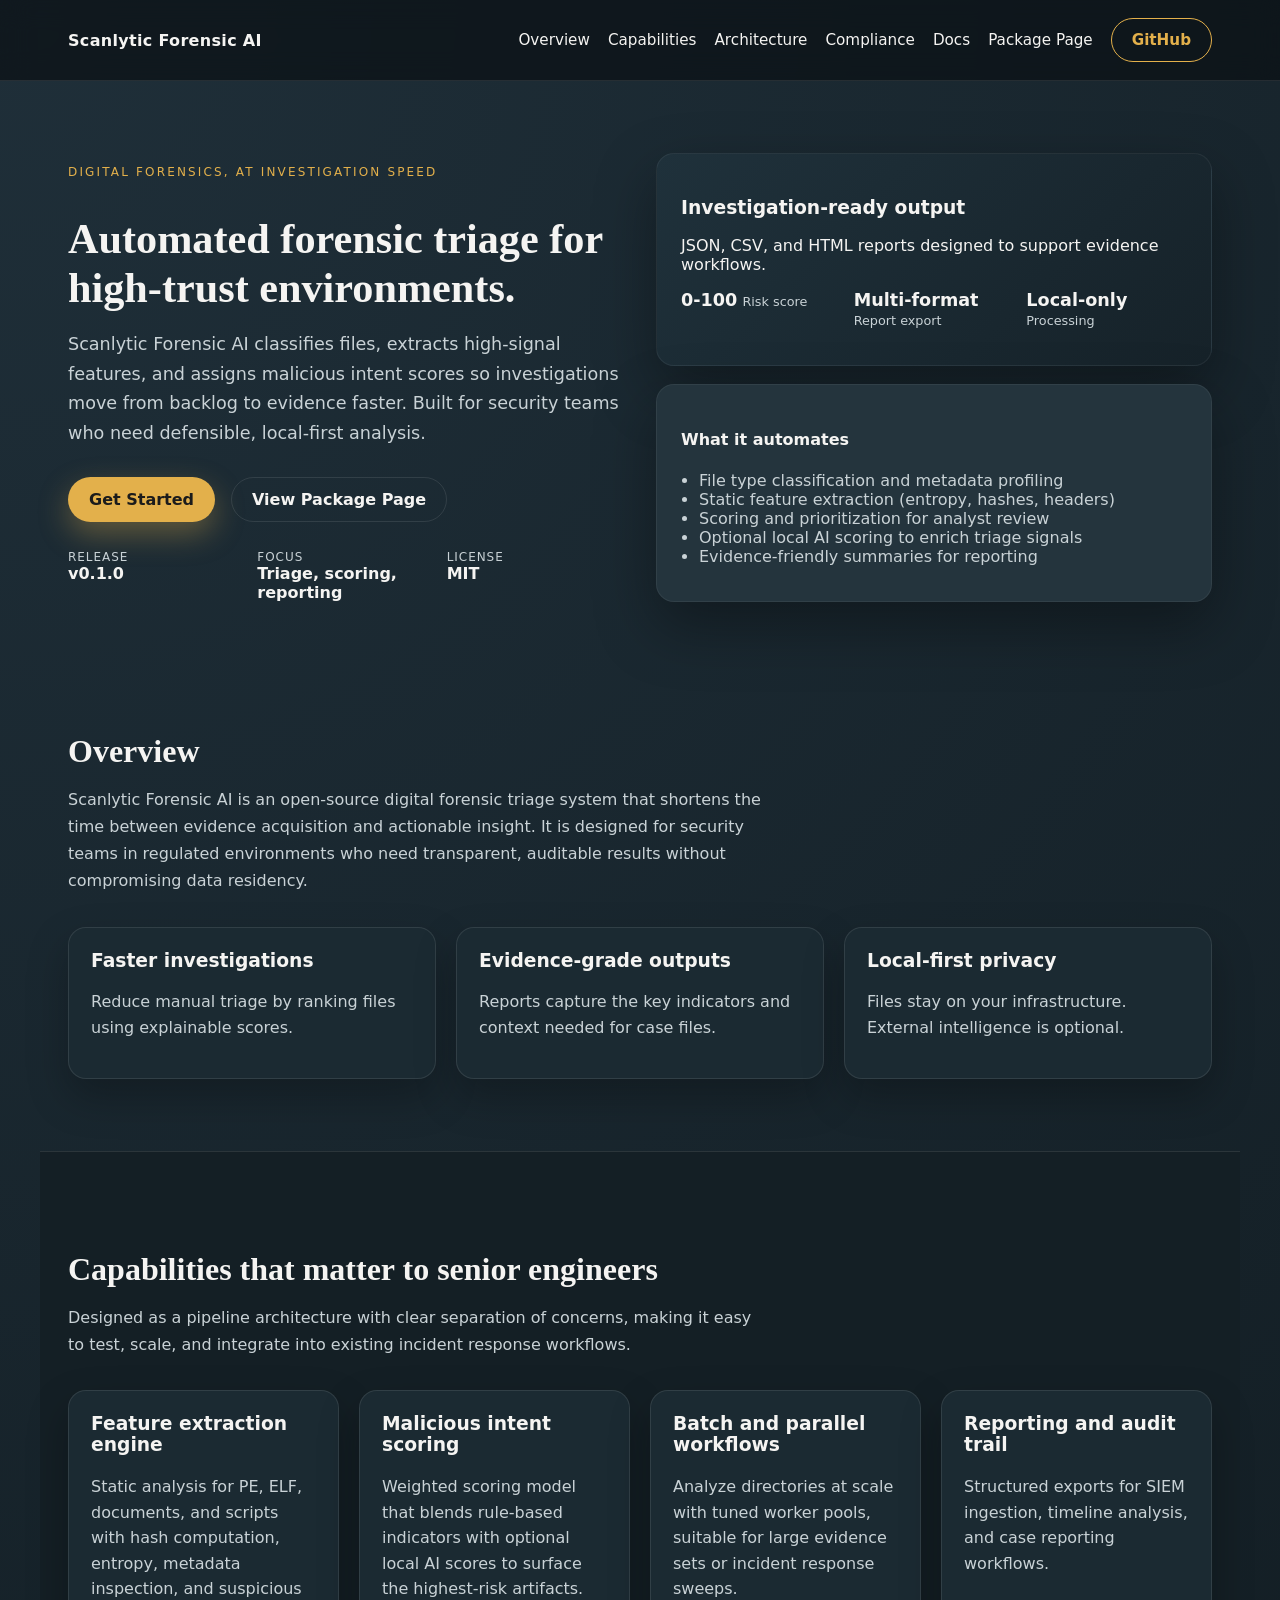
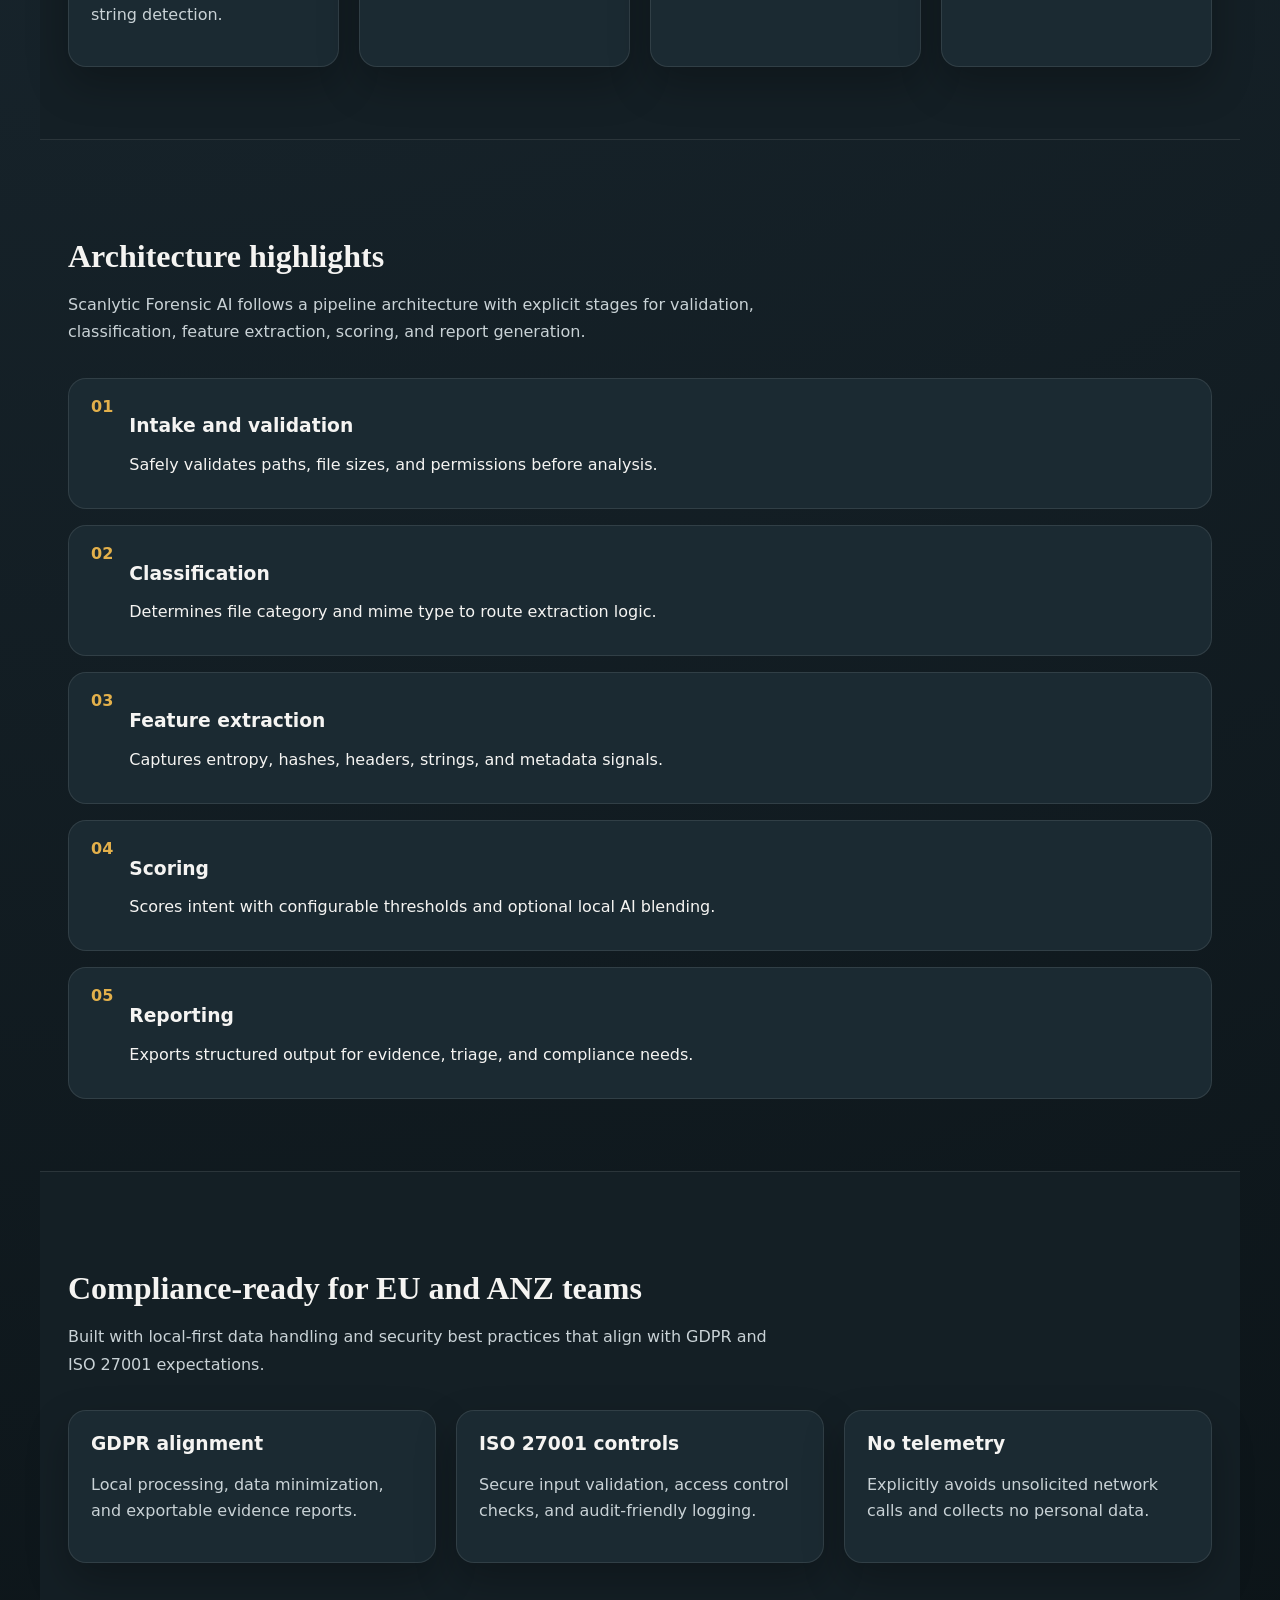
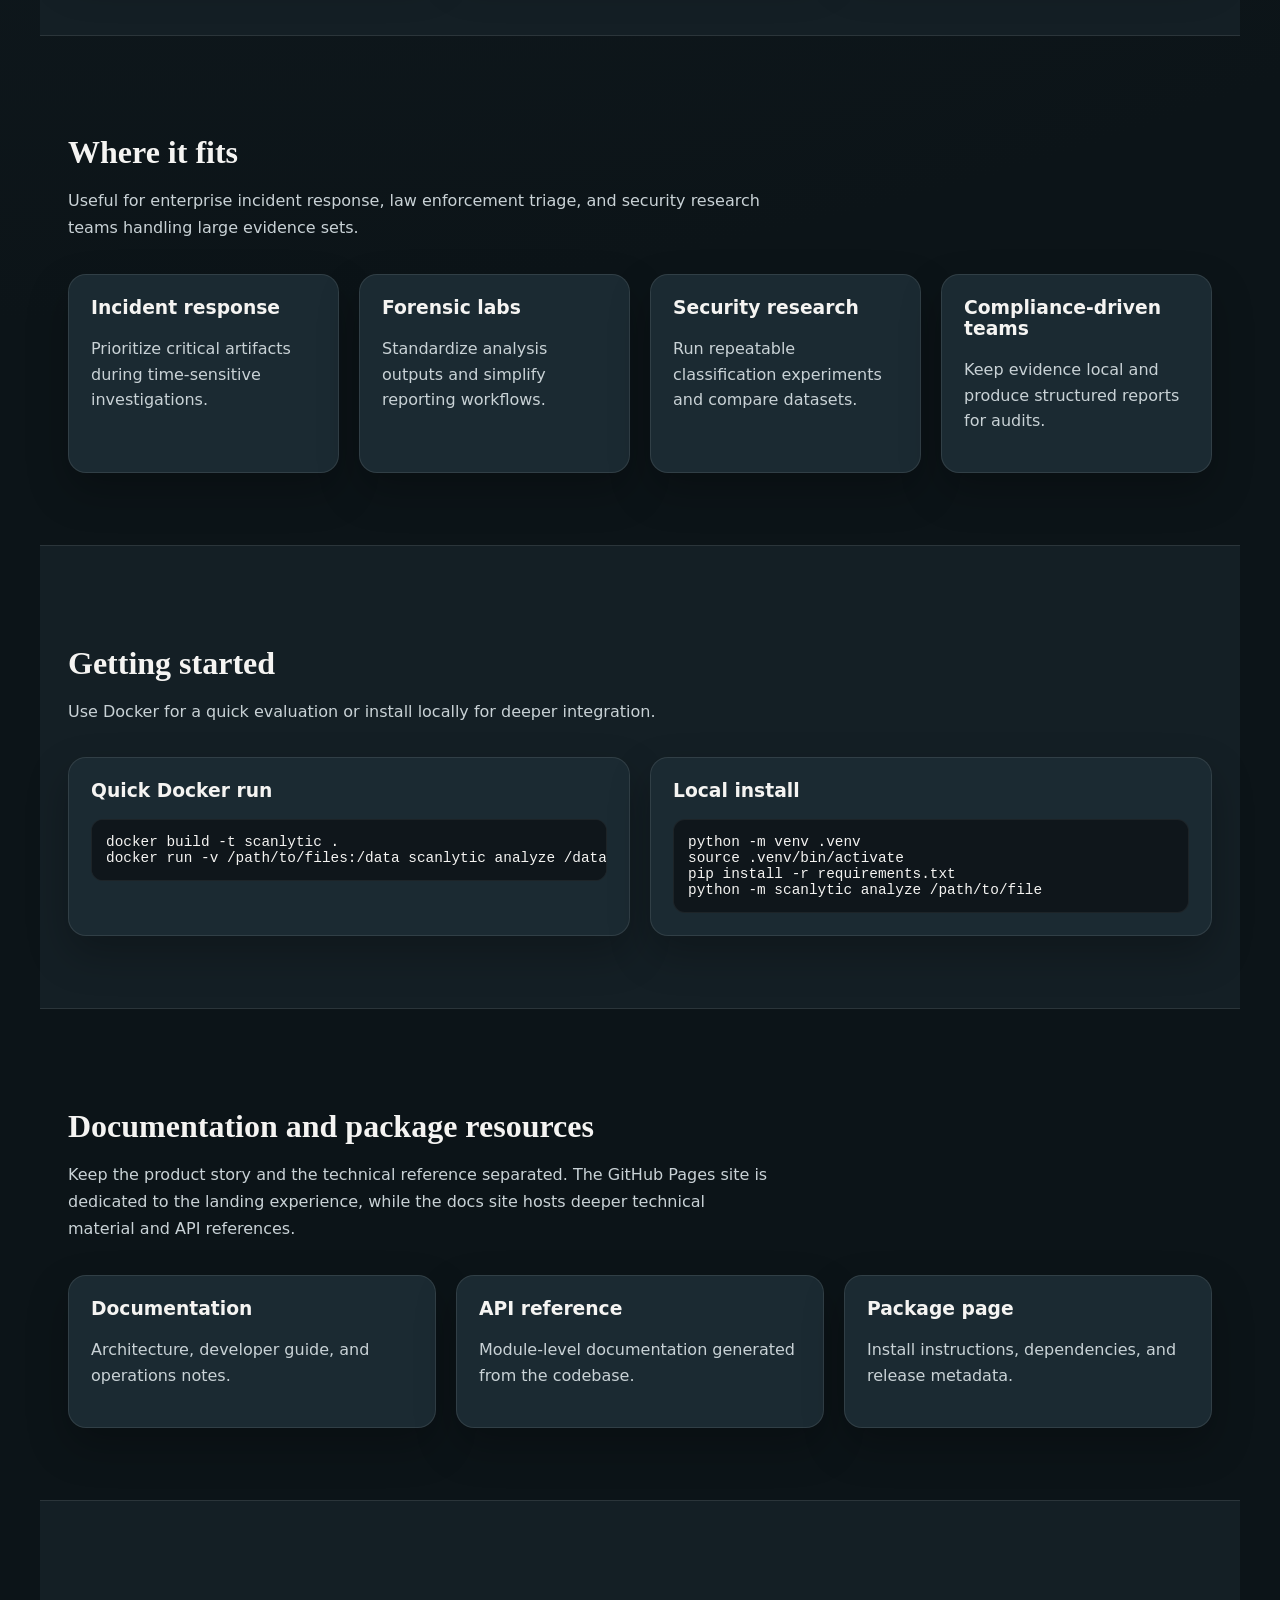
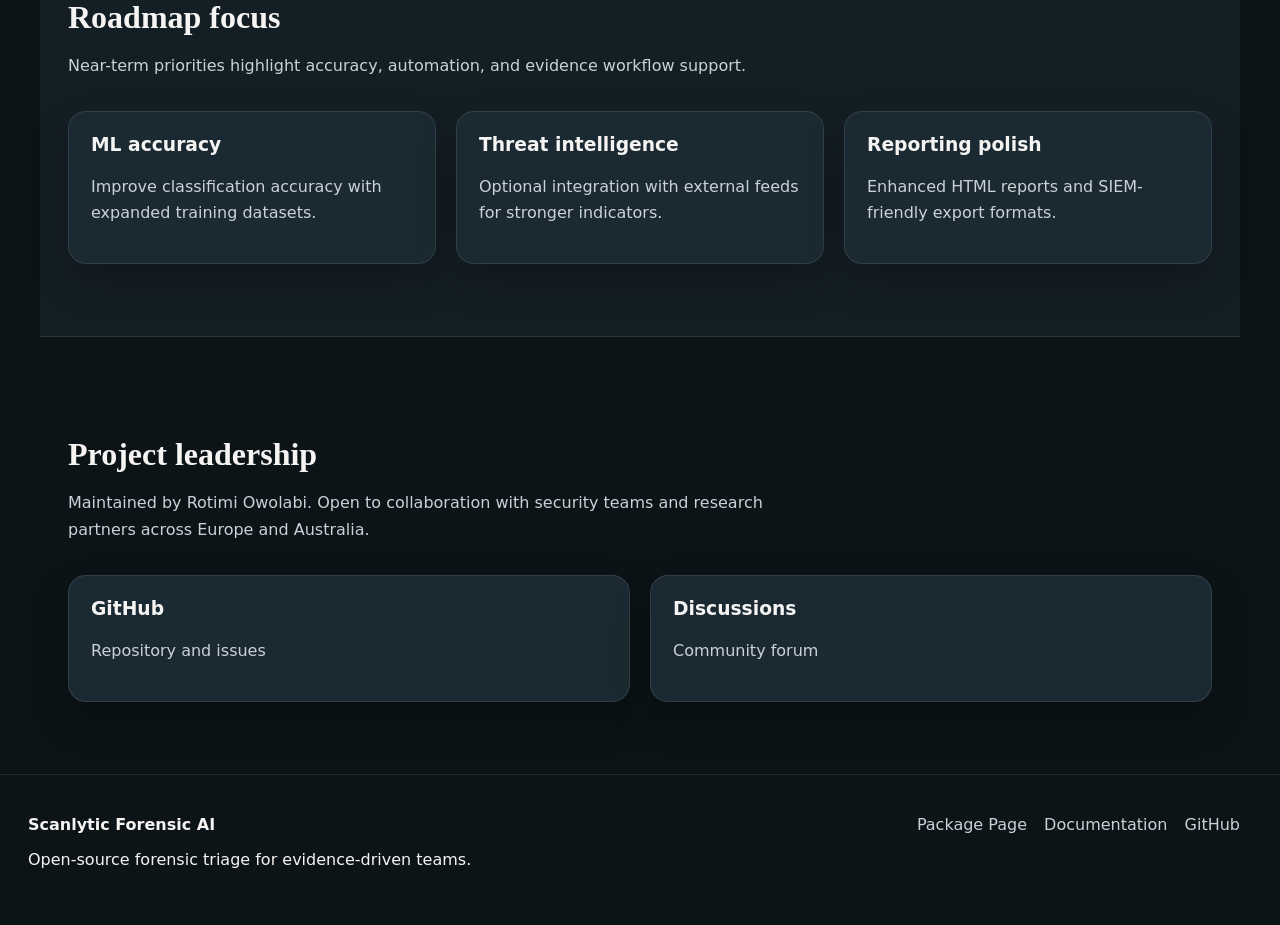
==== commit 0f1a520e: "feat: add opt-in AI scoring and training" ====
--- a/site/index.html
+++ b/site/index.html
@@ -81,6 +81,7 @@
               <li>File type classification and metadata profiling</li>
               <li>Static feature extraction (entropy, hashes, headers)</li>
               <li>Scoring and prioritization for analyst review</li>
+              <li>Optional local AI scoring to enrich triage signals</li>
               <li>Evidence-friendly summaries for reporting</li>
             </ul>
           </div>
@@ -132,8 +133,8 @@
           <div class="card reveal">
             <h3>Malicious intent scoring</h3>
             <p>
-              Weighted scoring model that blends classification confidence, feature indicators,
-              and configurable thresholds to surface the highest-risk artifacts.
+              Weighted scoring model that blends rule-based indicators with optional local AI
+              scores to surface the highest-risk artifacts.
             </p>
           </div>
           <div class="card reveal">
@@ -187,7 +188,7 @@
             <span class="step-index">04</span>
             <div>
               <h3>Scoring</h3>
-              <p>Scores intent with configurable thresholds and risk categories.</p>
+              <p>Scores intent with configurable thresholds and optional local AI blending.</p>
             </div>
           </div>
           <div class="timeline-step reveal">
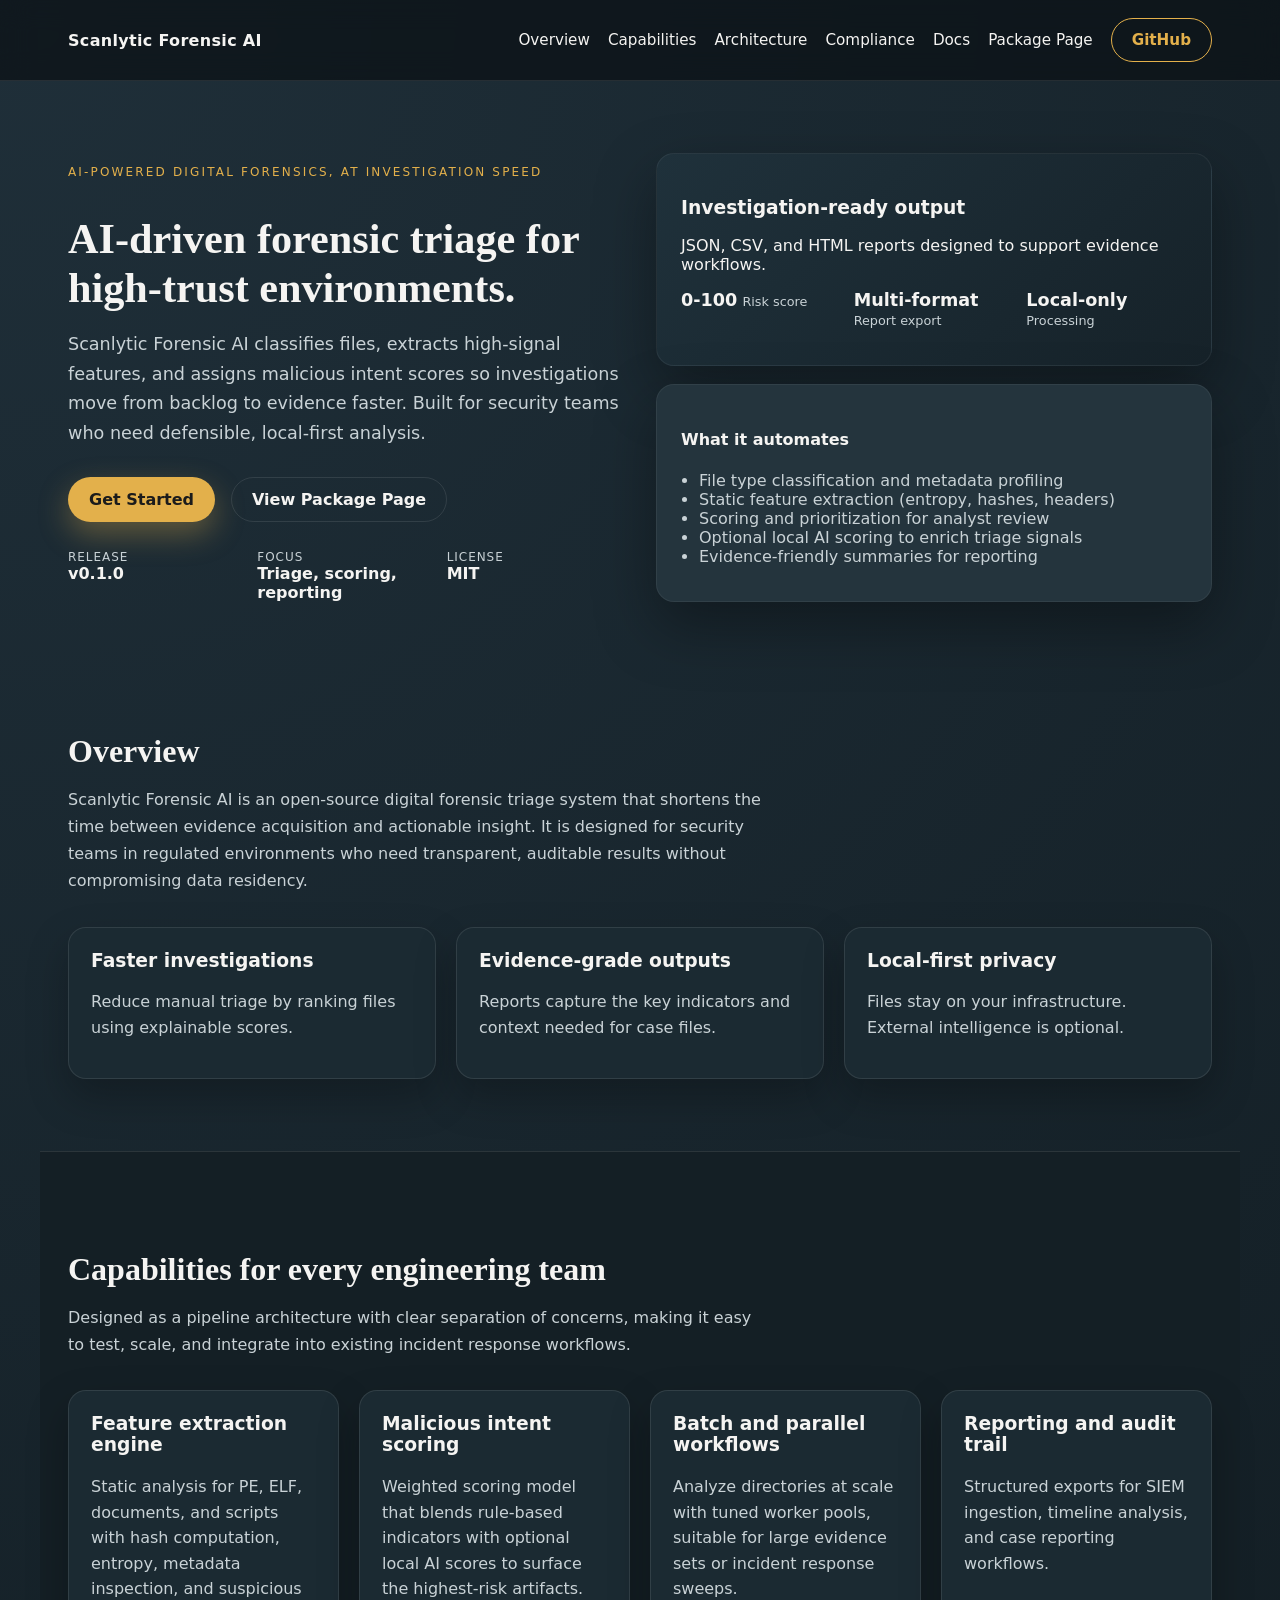
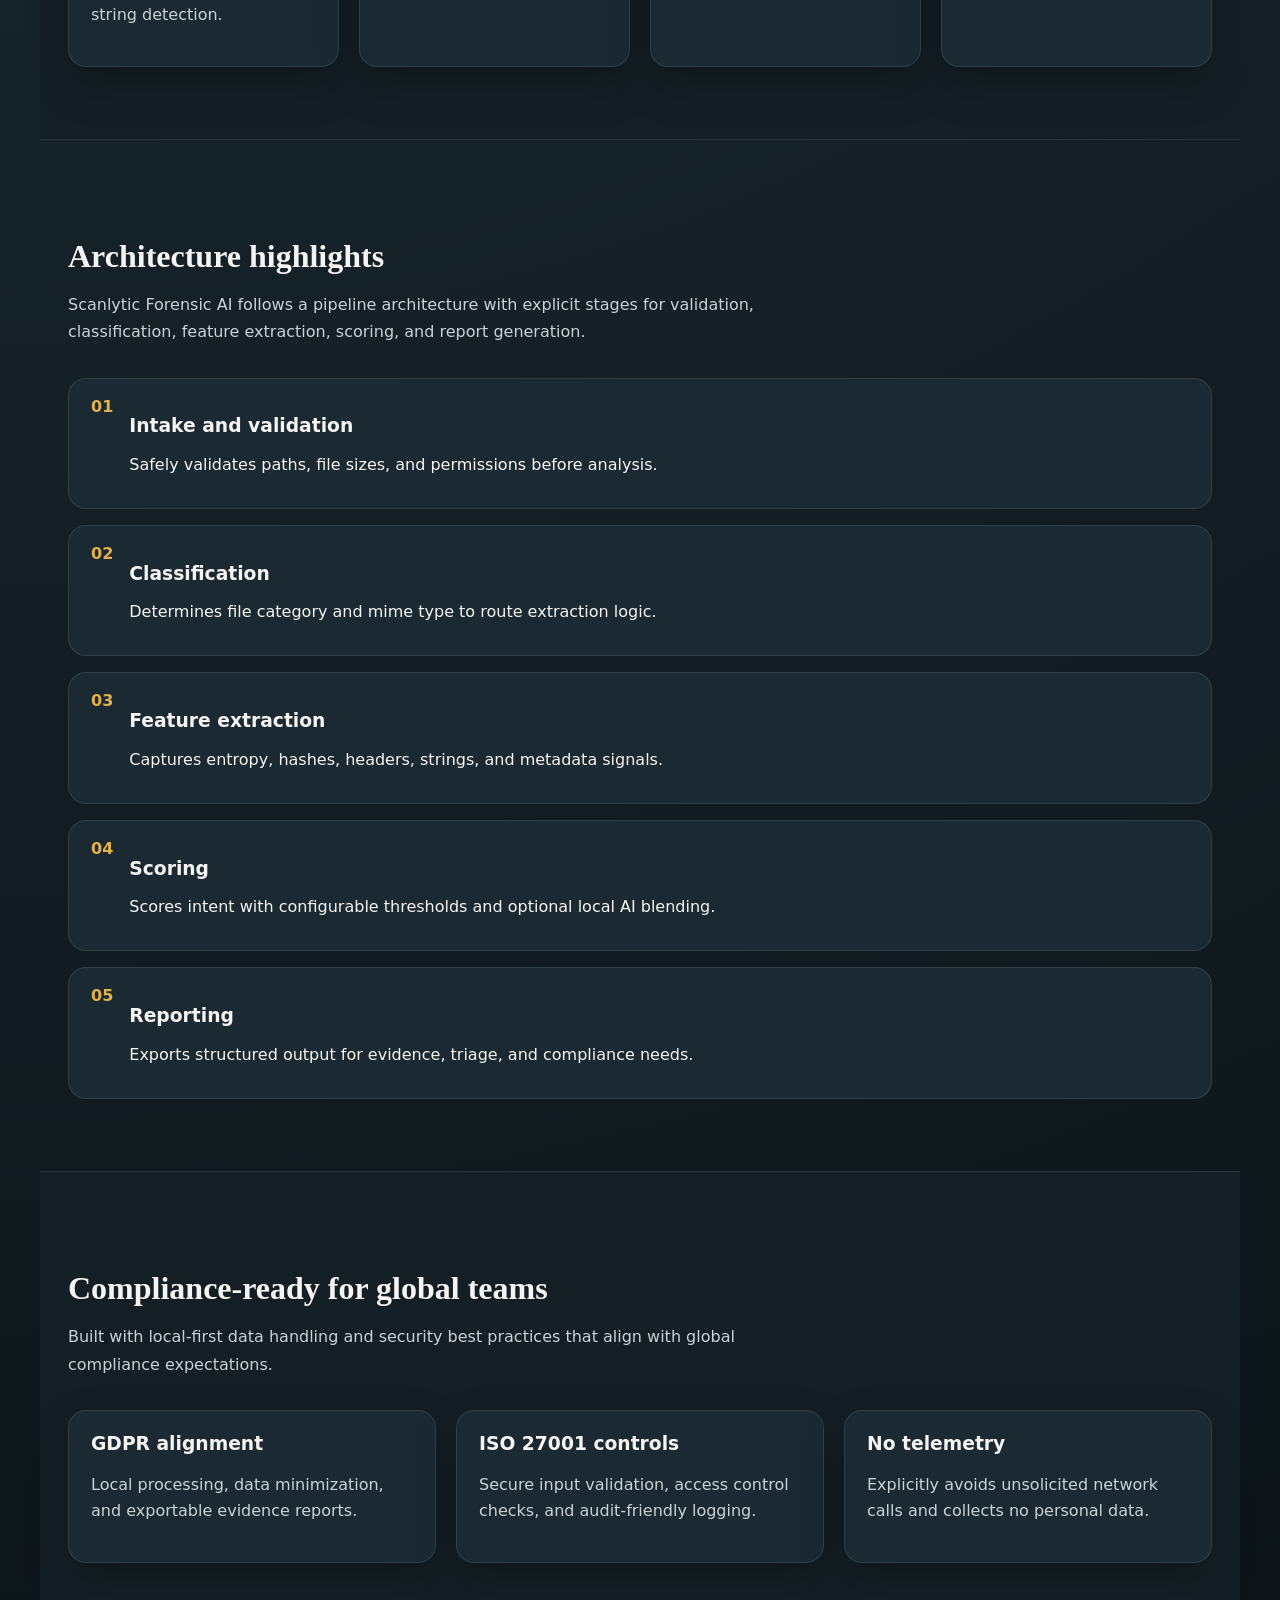
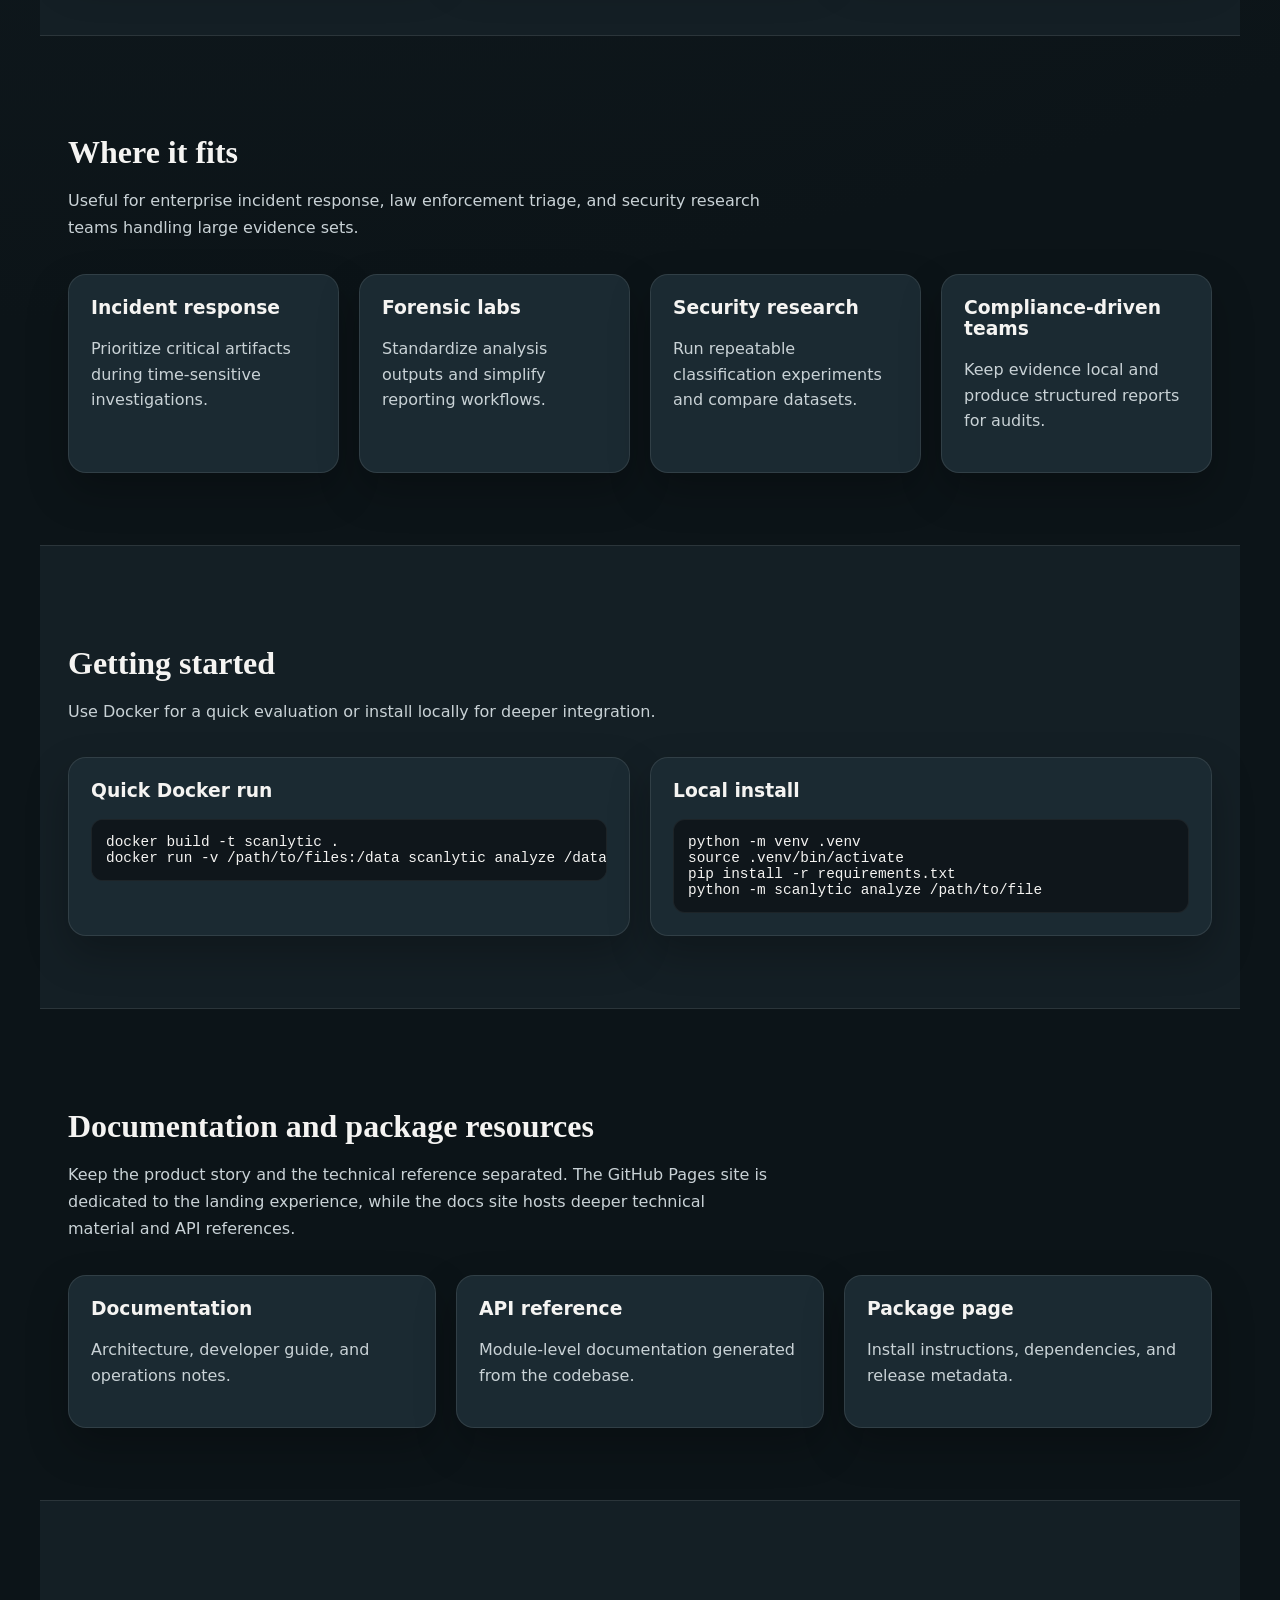
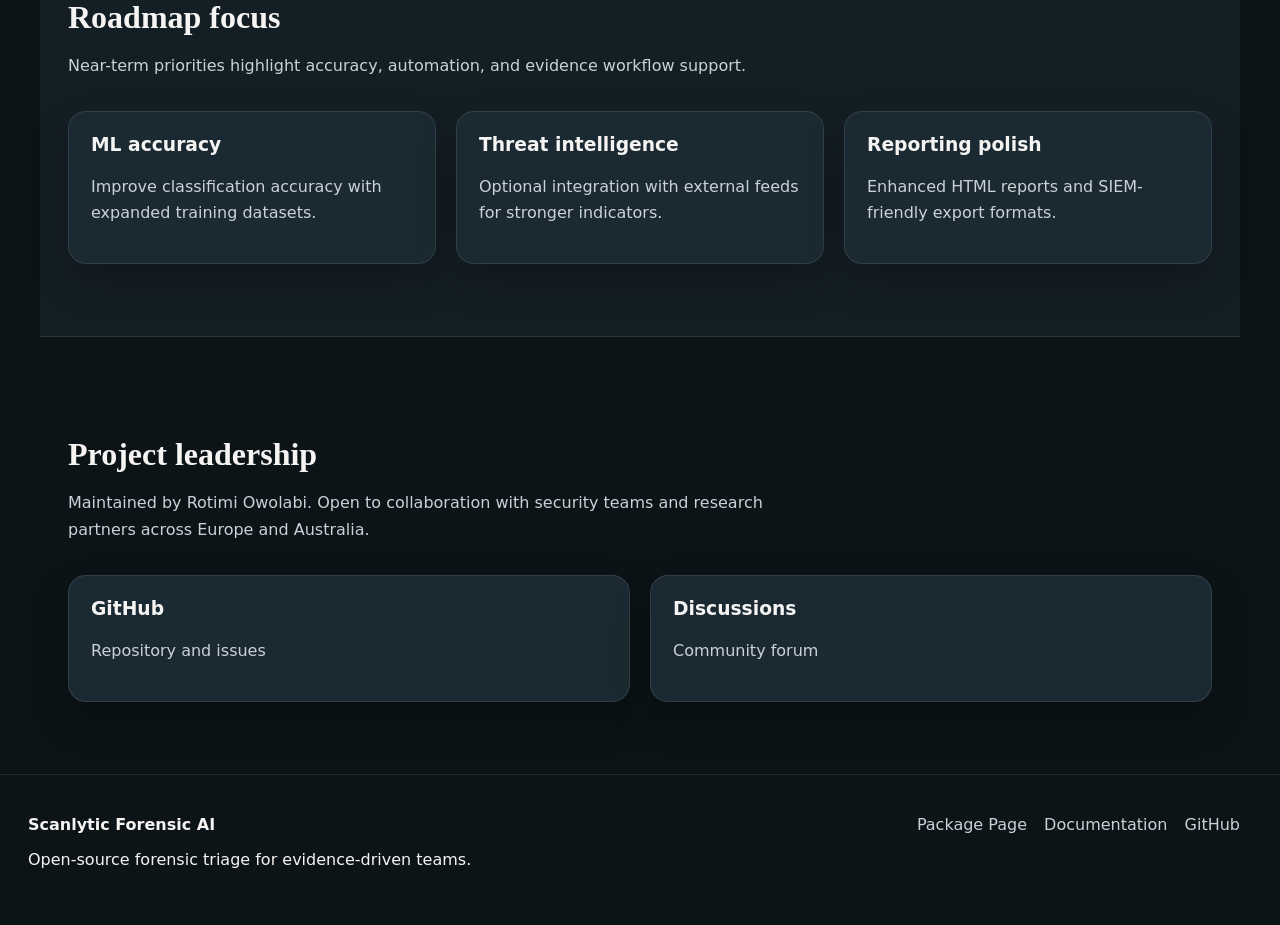
==== commit c0441449: "feat: add opt-in AI scoring and training" ====
--- a/site/index.html
+++ b/site/index.html
@@ -30,8 +30,8 @@
     <main id="main">
       <section class="hero">
         <div class="hero-content">
-          <p class="eyebrow">Digital forensics, at investigation speed</p>
-          <h1>Automated forensic triage for high-trust environments.</h1>
+          <p class="eyebrow">AI-powered digital forensics, at investigation speed</p>
+          <h1>AI-driven forensic triage for high-trust environments.</h1>
           <p class="lead">
             Scanlytic Forensic AI classifies files, extracts high-signal features, and assigns
             malicious intent scores so investigations move from backlog to evidence faster.
@@ -116,7 +116,7 @@
 
       <section id="capabilities" class="section section-alt">
         <div class="section-header">
-          <h2>Capabilities that matter to senior engineers</h2>
+          <h2>Capabilities for every engineering team</h2>
           <p>
             Designed as a pipeline architecture with clear separation of concerns, making it easy
             to test, scale, and integrate into existing incident response workflows.
@@ -203,10 +203,10 @@
 
       <section id="compliance" class="section section-alt">
         <div class="section-header">
-          <h2>Compliance-ready for EU and ANZ teams</h2>
-          <p>
-            Built with local-first data handling and security best practices that align with GDPR
-            and ISO 27001 expectations.
+          <h2>Compliance-ready for global teams</h2>
+          <p>
+            Built with local-first data handling and security best practices that align with
+            global compliance expectations.
           </p>
         </div>
         <div class="grid three">
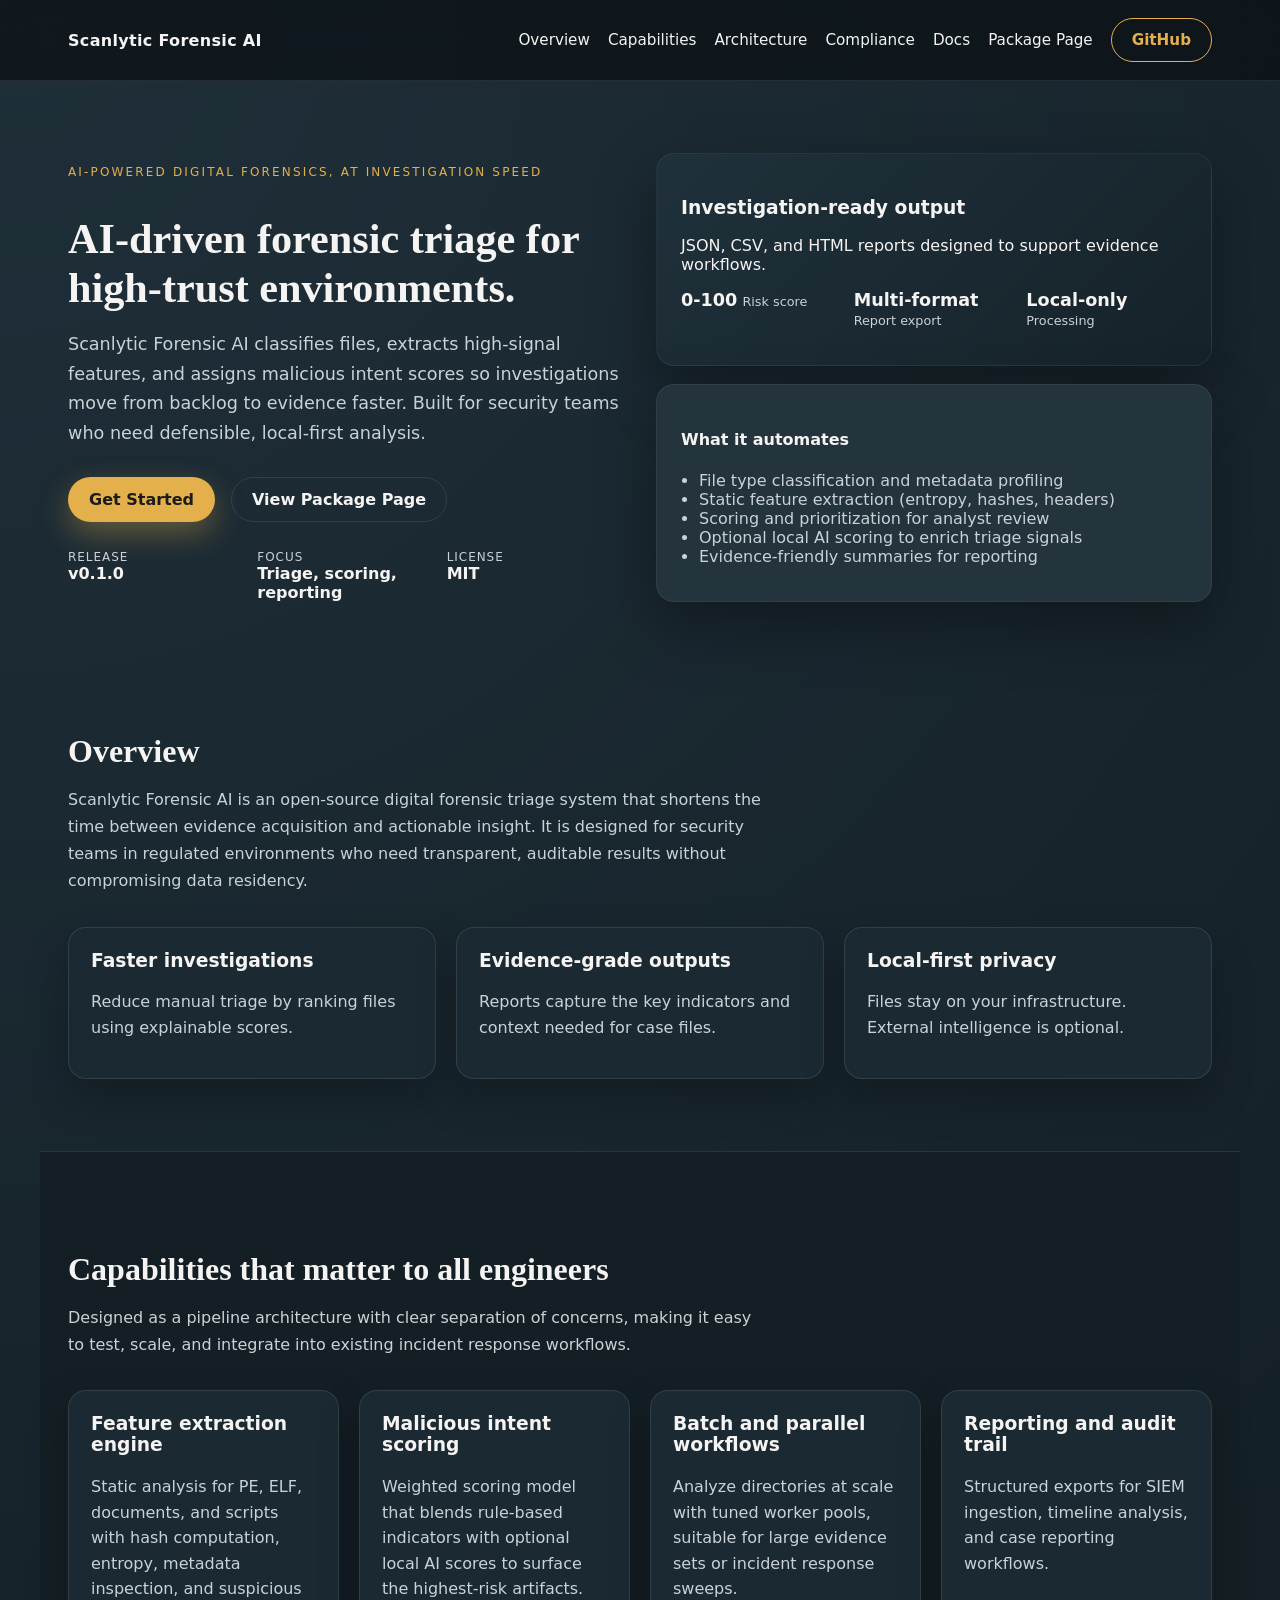
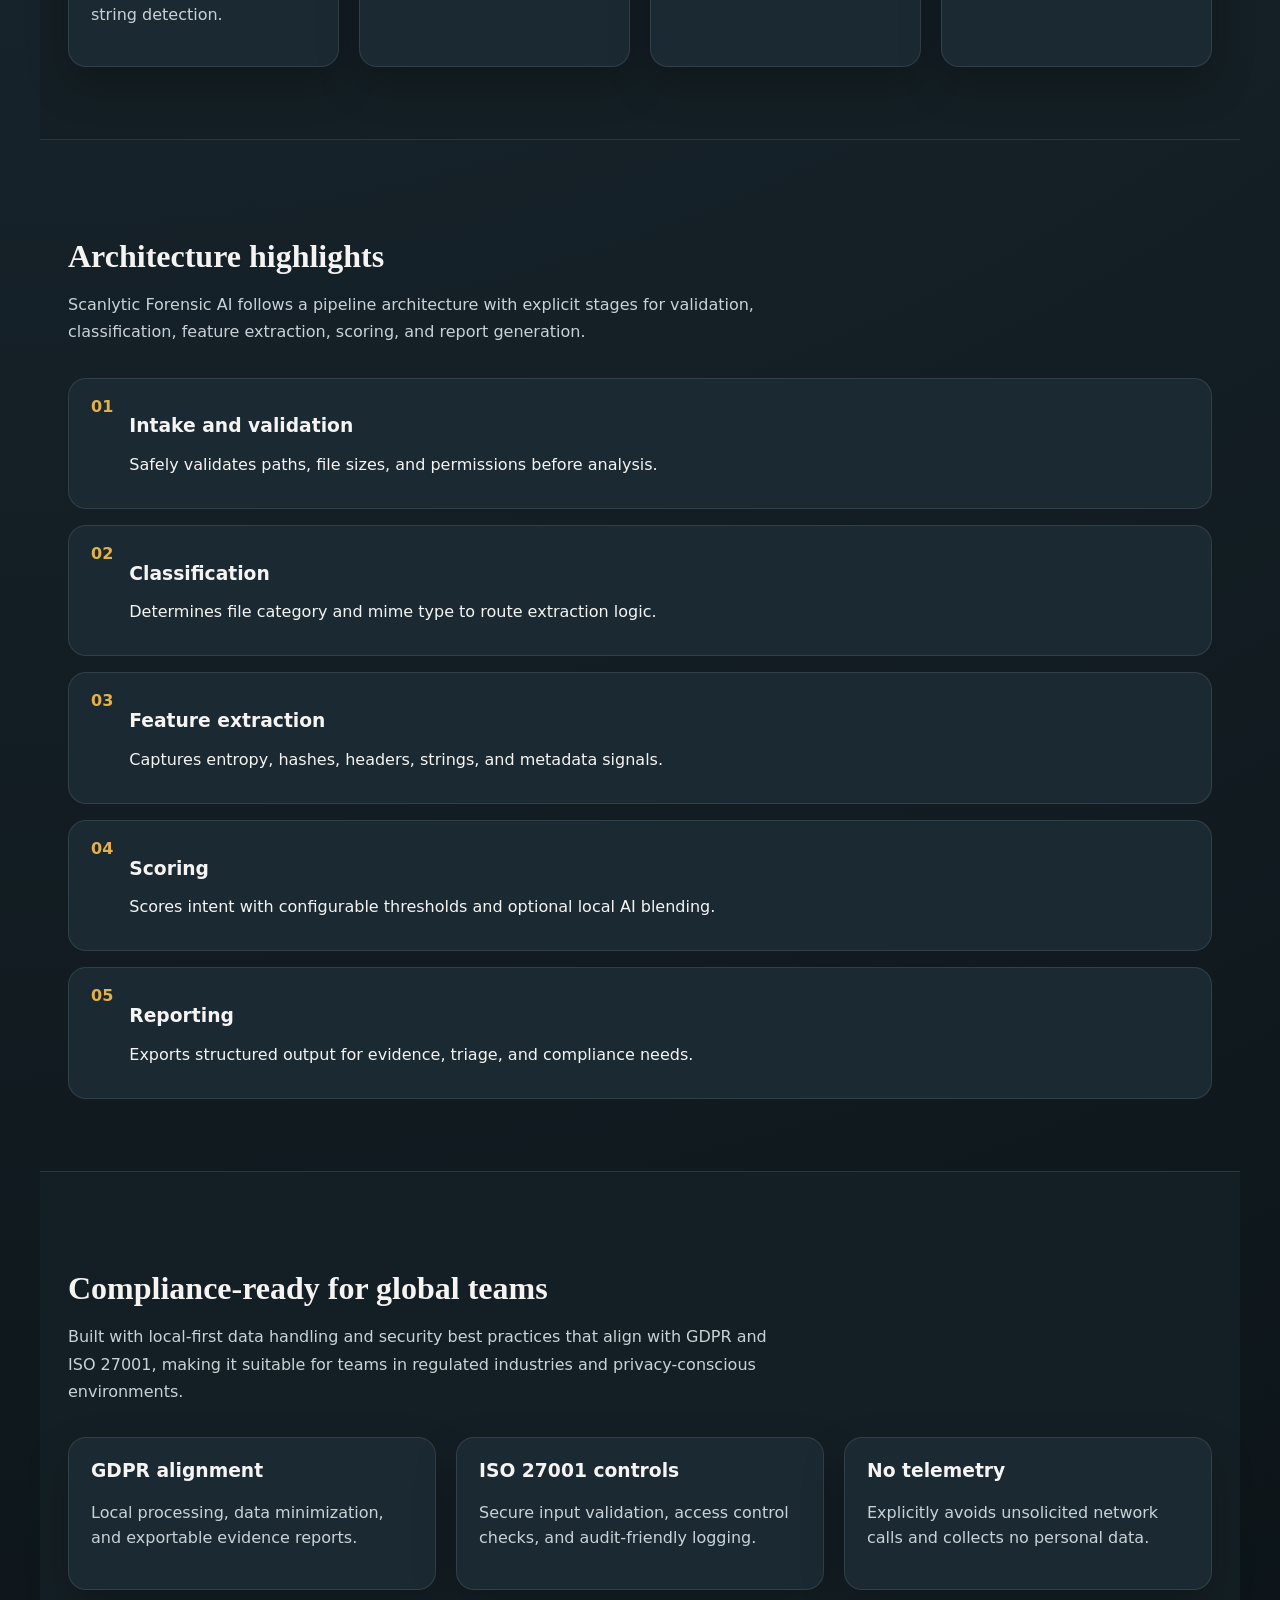
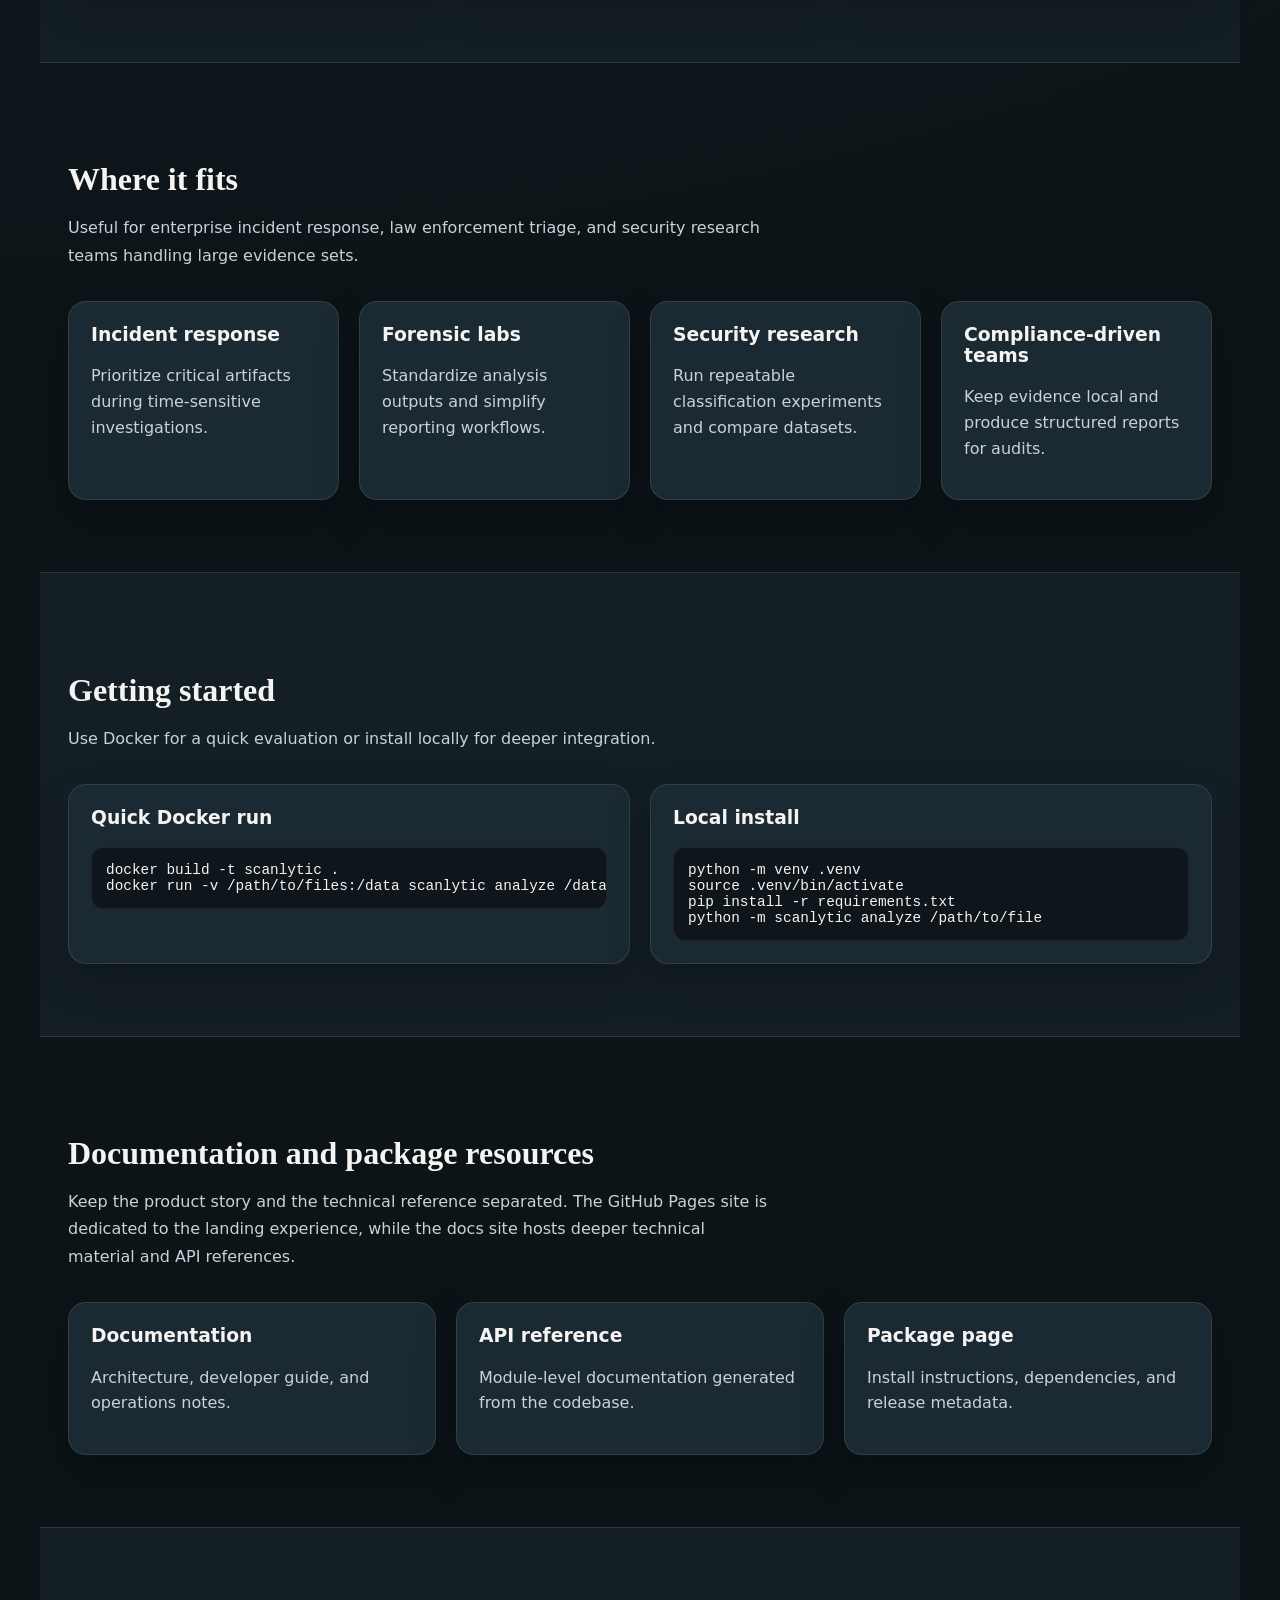
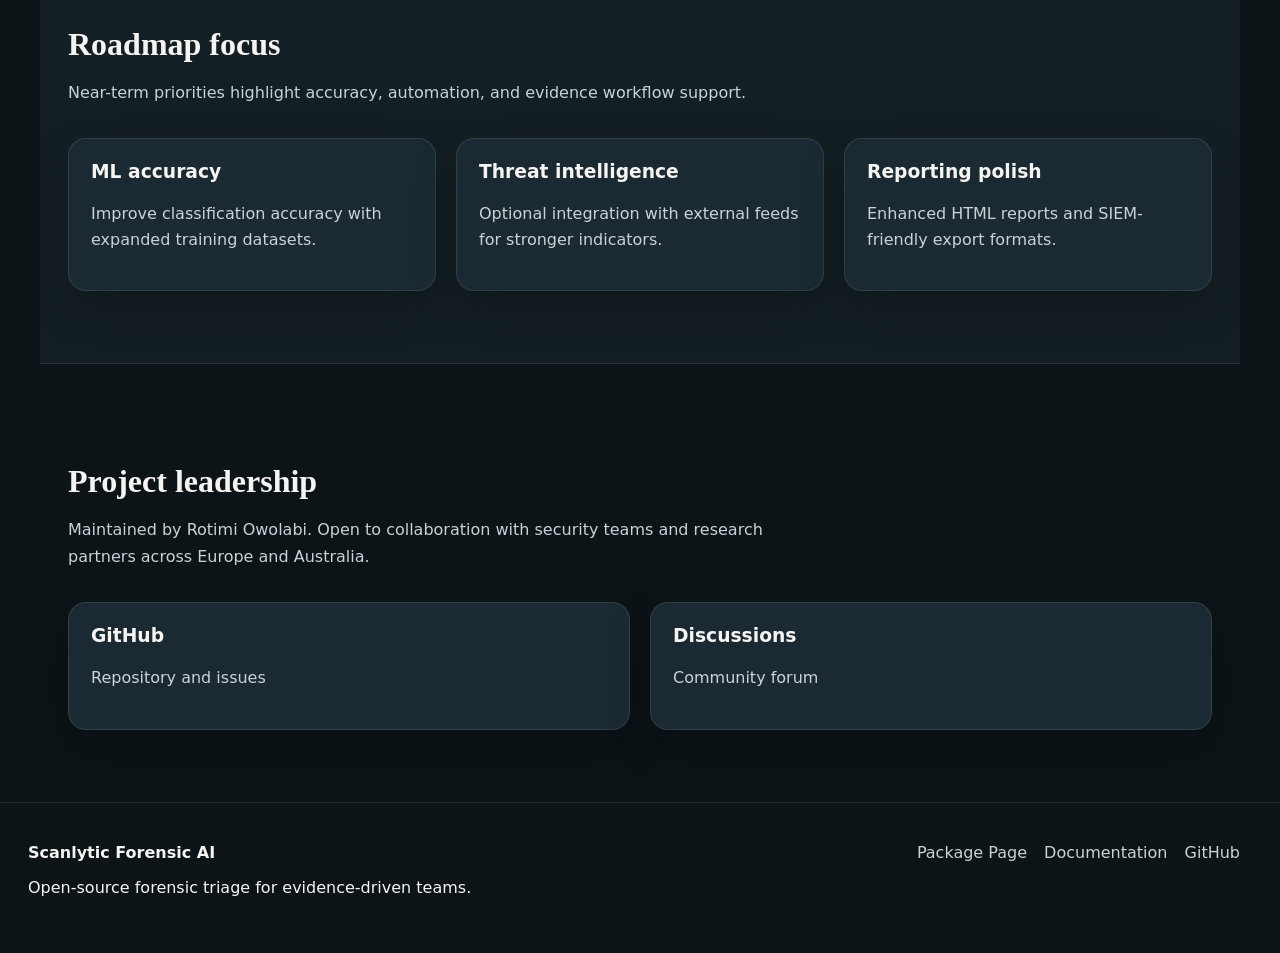
==== commit 6ad950ab: "feat: add opt-in AI scoring and training" ====
--- a/site/index.html
+++ b/site/index.html
@@ -116,7 +116,7 @@
 
       <section id="capabilities" class="section section-alt">
         <div class="section-header">
-          <h2>Capabilities for every engineering team</h2>
+          <h2>Capabilities that matter to all engineers</h2>
           <p>
             Designed as a pipeline architecture with clear separation of concerns, making it easy
             to test, scale, and integrate into existing incident response workflows.
@@ -205,8 +205,8 @@
         <div class="section-header">
           <h2>Compliance-ready for global teams</h2>
           <p>
-            Built with local-first data handling and security best practices that align with
-            global compliance expectations.
+            Built with local-first data handling and security best practices that align with GDPR and ISO 27001,
+            making it suitable for teams in regulated industries and privacy-conscious environments.
           </p>
         </div>
         <div class="grid three">
